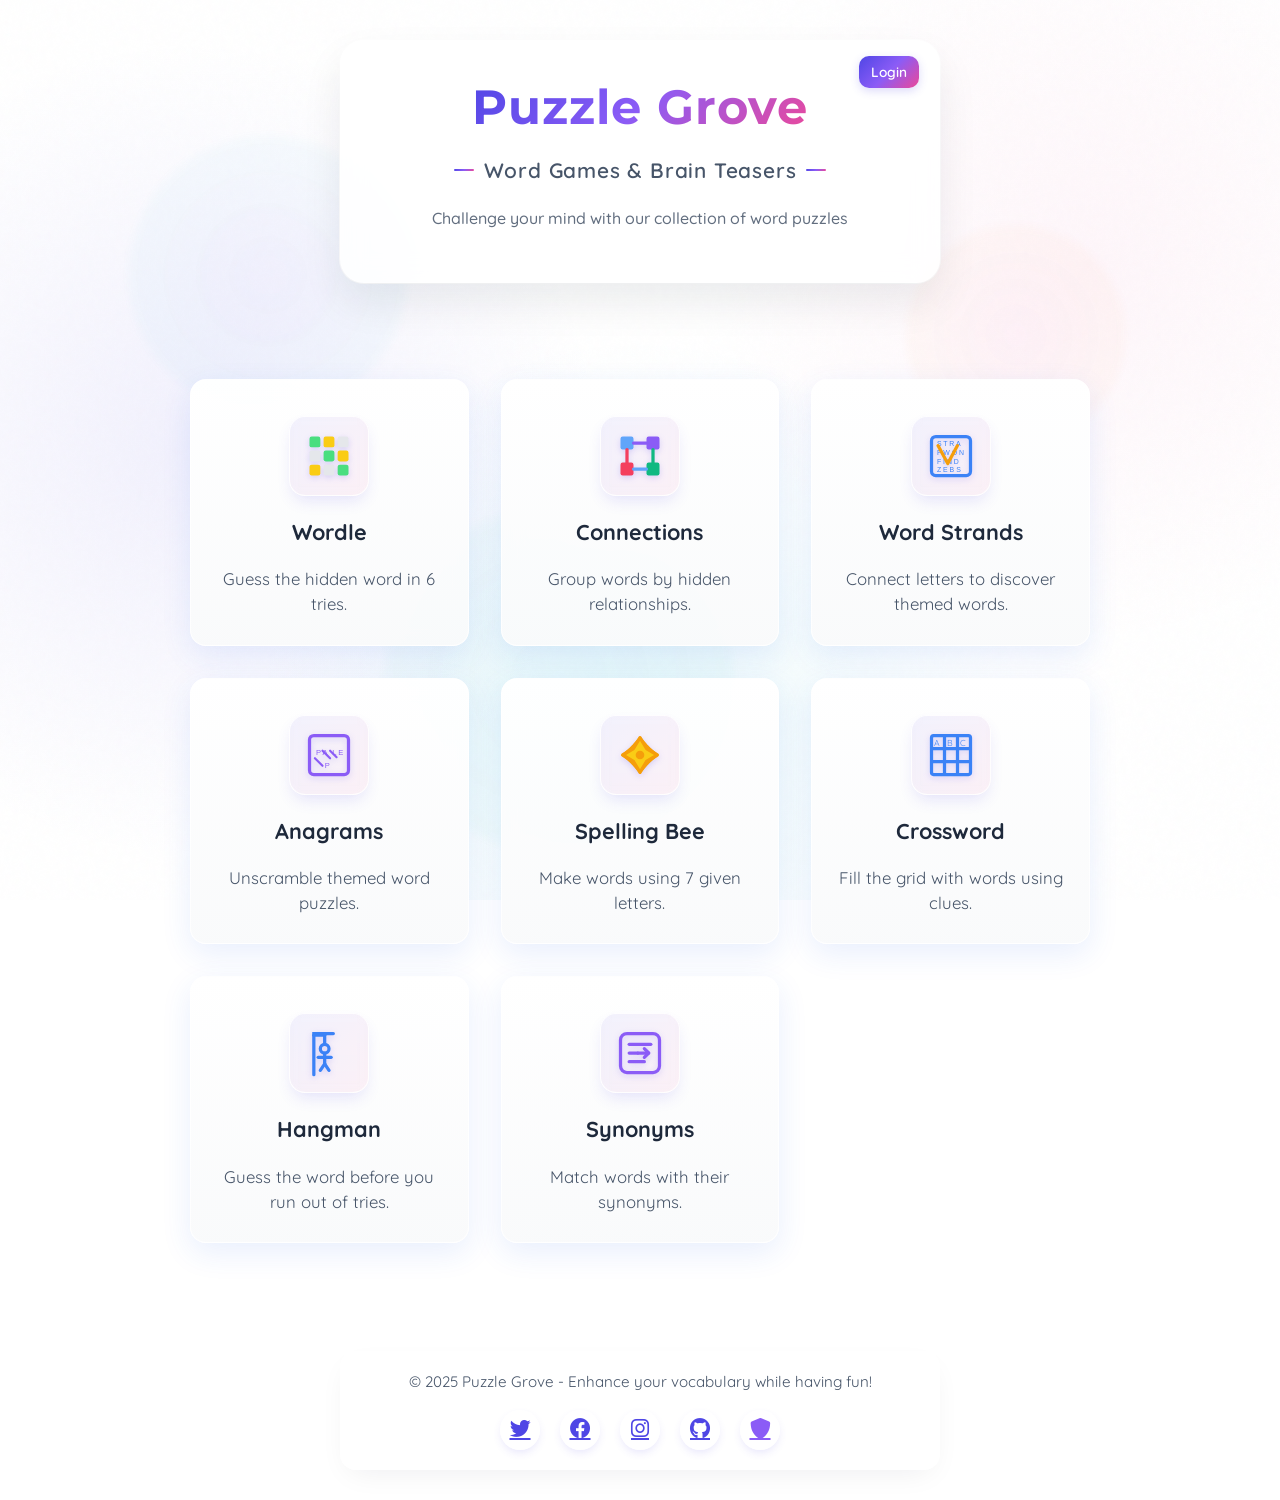
==== index.html @ 90eeb79e "Add files via upload" ====
<!DOCTYPE html>
<html lang="en">
<head>
	<meta charset="UTF-8">
	<meta name="viewport" content="width=device-width, initial-scale=1.0">
	<title>Puzzle Grove - Word Games</title>
	<link href="https://fonts.googleapis.com/css2?family=Montserrat:wght@300;700&family=Quicksand:wght@400;500;600&display=swap" rel="stylesheet">
	<link href="https://cdnjs.cloudflare.com/ajax/libs/font-awesome/6.0.0/css/all.min.css" rel="stylesheet">
	<link href="https://cdn.jsdelivr.net/npm/bootstrap@5.3.2/dist/css/bootstrap.min.css" rel="stylesheet" integrity="sha384-T3c6CoIi6uLrA9TneNEoa7RxnatzjcDSCmG1MXxSR1GAsXEV/Dwwykc2MPK8M2HN" crossorigin="anonymous">
	<link rel="stylesheet" href="index.css">
</head>
<body>
	<div class="animated-bg">
		<div></div>
		<div></div>
		<div></div>
	</div>
	<div class="header">
		<div class="user-section" id="userSection">
			<div class="auth-buttons">
				<button id="loginBtn" class="auth-btn">Login</button>
				<button id="logoutBtn" class="auth-btn" style="display: none;">Logout</button>
			</div>
		</div>
		<h1>Puzzle Grove</h1>
		<div class="subtitle">Word Games & Brain Teasers</div>
		<p class="header-description">Challenge your mind with our collection of word puzzles</p>
		<div id="userGreeting" class="user-greeting-bottom" style="display: none;">
			<span id="welcomeMessage">Welcome back, User!</span>
			<div class="streak-info" id="streakInfo">
				<i class="fas fa-fire"></i>
				<span id="streakCount">0</span> day streak
			</div>
		</div>
	</div>
	<div class="games-grid">
		<div class="game-card" onclick="location.href='wordle.html'">
			<div class="game-graphic">
				<svg viewBox="0 0 24 24" fill="none" xmlns="http://www.w3.org/2000/svg">
					<rect x="3" y="3" width="5" height="5" rx="1" fill="#4ade80"/>
					<rect x="9.5" y="3" width="5" height="5" rx="1" fill="#facc15"/>
					<rect x="16" y="3" width="5" height="5" rx="1" fill="#e5e7eb"/>
					<rect x="3" y="9.5" width="5" height="5" rx="1" fill="#e5e7eb"/>
					<rect x="9.5" y="9.5" width="5" height="5" rx="1" fill="#4ade80"/>
					<rect x="16" y="9.5" width="5" height="5" rx="1" fill="#facc15"/>
					<rect x="3" y="16" width="5" height="5" rx="1" fill="#facc15"/>
					<rect x="9.5" y="16" width="5" height="5" rx="1" fill="#e5e7eb"/>
					<rect x="16" y="16" width="5" height="5" rx="1" fill="#4ade80"/>
				</svg>
			</div>
			<div class="game-title">Wordle</div>
			<div class="game-desc">Guess the hidden word in 6 tries.</div>
		</div>
		<div class="game-card" onclick="location.href='connections.html'">
			<div class="game-graphic">
				<svg viewBox="0 0 24 24" fill="none" xmlns="http://www.w3.org/2000/svg">
					<rect x="3" y="3" width="6" height="6" rx="1" fill="#60a5fa"/>
					<rect x="15" y="3" width="6" height="6" rx="1" fill="#8b5cf6"/>
					<rect x="3" y="15" width="6" height="6" rx="1" fill="#f43f5e"/>
					<rect x="15" y="15" width="6" height="6" rx="1" fill="#10b981"/>
					<path d="M9 6H15" stroke="#8b5cf6" stroke-width="1.5" stroke-linecap="round"/>
					<path d="M6 9V15" stroke="#f43f5e" stroke-width="1.5" stroke-linecap="round"/>
					<path d="M18 9V15" stroke="#10b981" stroke-width="1.5" stroke-linecap="round"/>
					<path d="M9 18H15" stroke="#60a5fa" stroke-width="1.5" stroke-linecap="round"/>
				</svg>
			</div>
			<div class="game-title">Connections</div>
			<div class="game-desc">Group words by hidden relationships.</div>
		</div>
		<div class="game-card" onclick="location.href='wordsearch.html'">
			<div class="game-graphic">
				<svg viewBox="0 0 24 24" fill="none" xmlns="http://www.w3.org/2000/svg">
                    <rect x="3" y="3" width="18" height="18" rx="2" stroke="#3b82f6" stroke-width="1.5"/>
                    <text x="5.5" y="7.5" font-family="sans-serif" font-size="3.2" fill="#3b82f6">S T R A</text>
                    <text x="5.5" y="11.5" font-family="sans-serif" font-size="3.2" fill="#3b82f6">P W O N</text>
                    <text x="5.5" y="15.5" font-family="sans-serif" font-size="3.2" fill="#3b82f6">F I N D</text>
                    <text x="5.5" y="19.5" font-family="sans-serif" font-size="3.2" fill="#3b82f6">Z E B S</text>
                    <path d="M6 7.2L10.5 15.5L15 7.2" stroke="#f59e0b" stroke-width="1.5" stroke-linecap="round" stroke-linejoin="round"/>
                </svg>
			</div>
			<div class="game-title">Word Strands</div>
			<div class="game-desc">Connect letters to discover themed words.</div>
		</div>
		<div class="game-card" onclick="location.href='anagrams.html'">
			<div class="game-graphic">
				<svg viewBox="0 0 24 24" fill="none" xmlns="http://www.w3.org/2000/svg">
					<rect x="3" y="3" width="18" height="18" rx="2" stroke="#8b5cf6" stroke-width="1.5"/>
                    <text x="6" y="12" font-family="sans-serif" font-size="3.5" fill="#8b5cf6">P A</text>
                    <text x="13.5" y="12" font-family="sans-serif" font-size="3.5" fill="#8b5cf6">L E</text>
                    <text x="10" y="18" font-family="sans-serif" font-size="3.5" fill="#8b5cf6">P</text>
                    <path d="M5.5 13.5l3.5 3.5m0-7l3.5 3.5m0-3.5l3 3" stroke="#8b5cf6" stroke-width="1" stroke-linecap="round"/>
				</svg>
			</div>
			<div class="game-title">Anagrams</div>
			<div class="game-desc">Unscramble themed word puzzles.</div>
		</div>
		<div class="game-card" onclick="location.href='spellingbee.html'">
			<div class="game-graphic">
				<svg viewBox="0 0 24 24" fill="none" xmlns="http://www.w3.org/2000/svg">
					<path d="M12 4L9 7.5L7.5 9L4 12L7.5 15L9 16.5L12 20L15 16.5L16.5 15L20 12L16.5 9L15 7.5L12 4Z" fill="#facc15" stroke="#f59e0b" stroke-width="1"/>
					<circle cx="12" cy="12" r="2" fill="#f59e0b"/>
					<path d="M12 4L15 9L20 12L15 15L12 20L9 15L4 12L9 9L12 4Z" stroke="#f59e0b" stroke-width="1.5" stroke-linejoin="round"/>
				</svg>
			</div>
			<div class="game-title">Spelling Bee</div>
			<div class="game-desc">Make words using 7 given letters.</div>
		</div>
		<div class="game-card" onclick="location.href='crossword.html'">
			<div class="game-graphic">
				<svg viewBox="0 0 24 24" fill="none" xmlns="http://www.w3.org/2000/svg">
					<rect x="3" y="3" width="18" height="18" rx="1" stroke="#3b82f6" stroke-width="1.5"/>
					<line x1="9" y1="3" x2="9" y2="21" stroke="#3b82f6" stroke-width="1.5"/>
					<line x1="15" y1="3" x2="15" y2="21" stroke="#3b82f6" stroke-width="1.5"/>
					<line x1="3" y1="9" x2="21" y2="9" stroke="#3b82f6" stroke-width="1.5"/>
					<line x1="3" y1="15" x2="21" y2="15" stroke="#3b82f6" stroke-width="1.5"/>
					<text x="4" y="8" font-size="4" fill="#3b82f6">A</text>
					<text x="10" y="8" font-size="4" fill="#3b82f6">B</text>
					<text x="16" y="8" font-size="4" fill="#3b82f6">C</text>
				</svg>
			</div>
			<div class="game-title">Crossword</div>
			<div class="game-desc">Fill the grid with words using clues.</div>
		</div>
		<div class="game-card" onclick="location.href='hangman.html'">
			<div class="game-graphic">
				<svg viewBox="0 0 24 24" fill="none" xmlns="http://www.w3.org/2000/svg">
					<path d="M5 22V3H14" stroke="#3b82f6" stroke-width="1.5" stroke-linecap="round"/>
					<line x1="5" y1="3.75" x2="10" y2="3.75" stroke="#3b82f6" stroke-width="1.5" stroke-linecap="round"/>
					<line x1="10" y1="3" x2="10" y2="8" stroke="#3b82f6" stroke-width="1.5" stroke-linecap="round"/>
					<circle cx="10" cy="10" r="2" stroke="#3b82f6" stroke-width="1.5"/>
					<path d="M10 12V17" stroke="#3b82f6" stroke-width="1.5" stroke-linecap="round"/>
					<path d="M7 14L13 14" stroke="#3b82f6" stroke-width="1.5" stroke-linecap="round"/>
					<path d="M10 17L8 20" stroke="#3b82f6" stroke-width="1.5" stroke-linecap="round"/>
					<path d="M10 17L12 20" stroke="#3b82f6" stroke-width="1.5" stroke-linecap="round"/>
				</svg>
			</div>
			<div class="game-title">Hangman</div>
			<div class="game-desc">Guess the word before you run out of tries.</div>
		</div>
		<div class="game-card" onclick="location.href='synonym.html'">
			<div class="game-graphic">
				<svg viewBox="0 0 24 24" fill="none" xmlns="http://www.w3.org/2000/svg">
					<path d="M7 8H17" stroke="#8b5cf6" stroke-width="1.5" stroke-linecap="round"/>
					<path d="M7 12H11" stroke="#8b5cf6" stroke-width="1.5" stroke-linecap="round"/>
					<path d="M7 16H14" stroke="#8b5cf6" stroke-width="1.5" stroke-linecap="round"/>
					<rect x="3" y="3" width="18" height="18" rx="3" stroke="#8b5cf6" stroke-width="1.5"/>
					<path d="M14 14L16 12L14 10" stroke="#8b5cf6" stroke-width="1.5" stroke-linecap="round" stroke-linejoin="round"/>
					<path d="M16 12H11" stroke="#8b5cf6" stroke-width="1.5" stroke-linecap="round"/>
				</svg>
			</div>
			<div class="game-title">Synonyms</div>
			<div class="game-desc">Match words with their synonyms.</div>
		</div>
	</div>

	<div class="page-footer">
		<p>© 2025 Puzzle Grove - Enhance your vocabulary while having fun!</p>
		<div class="social-links">
			<a href="#" class="social-link"><i class="fab fa-twitter"></i></a>
			<a href="#" class="social-link"><i class="fab fa-facebook"></i></a>
			<a href="#" class="social-link"><i class="fab fa-instagram"></i></a>
			<a href="#" class="social-link"><i class="fab fa-github"></i></a>
			<a href="admin-login.html" class="social-link" style="color: #8b5cf6;" title="Admin Access"><i class="fas fa-shield-alt"></i></a>
		</div>
	</div>

	<script src="database.js"></script>
	<script src="init-database.js"></script>
	<script src="clear-local-stats.js"></script>
	<script>
		// Authentication functionality
		class AuthManager {
			constructor() {
				this.currentUser = null;
				this.init();
			}

			init() {
				// Load user from localStorage
				const savedUser = localStorage.getItem('puzzleGroveUser');
				if (savedUser) {
					this.currentUser = JSON.parse(savedUser);
					this.updateLoginStreak();
					this.updateUI();
				}

				// Setup event listeners
				document.getElementById('loginBtn').addEventListener('click', () => {
					window.location.href = 'login.html';
				});

				document.getElementById('logoutBtn').addEventListener('click', () => {
					this.logout();
				});
			}

			updateLoginStreak() {
				if (!this.currentUser) return;

				const today = new Date().toDateString();
				const lastLogin = this.currentUser.lastLogin;

				if (lastLogin !== today) {
					const yesterday = new Date();
					yesterday.setDate(yesterday.getDate() - 1);

					if (lastLogin === yesterday.toDateString()) {
						// Consecutive day - increment streak
						this.currentUser.streak++;
					} else if (lastLogin !== today) {
						// Break in streak - reset to 1
						this.currentUser.streak = 1;
					}

					this.currentUser.lastLogin = today;
					localStorage.setItem('puzzleGroveUser', JSON.stringify(this.currentUser));
				}
			}

			updateUI() {
				if (this.currentUser) {
					document.getElementById('loginBtn').style.display = 'none';
					document.getElementById('logoutBtn').style.display = 'block';
					document.getElementById('userGreeting').style.display = 'block';
					document.getElementById('welcomeMessage').textContent = `Welcome back, ${this.currentUser.username}!`;
					document.getElementById('streakCount').textContent = this.currentUser.streak;
				} else {
					document.getElementById('loginBtn').style.display = 'block';
					document.getElementById('logoutBtn').style.display = 'none';
					document.getElementById('userGreeting').style.display = 'none';
				}
			}

			logout() {
				localStorage.removeItem('puzzleGroveUser');
				this.currentUser = null;
				this.updateUI();
			}
		}

		// Initialize authentication
		const auth = new AuthManager();

		// Add subtle hover effect to game cards
		document.querySelectorAll('.game-card').forEach(card => {
			card.addEventListener('mouseenter', () => {
				const graphic = card.querySelector('.game-graphic');
				if (graphic) {
					graphic.style.transform = 'scale(1.2) translateY(-5px)';
				}
				// Add subtle rotation to SVG
				const svg = card.querySelector('.game-graphic svg');
				if (svg) {
					svg.style.transform = 'rotate(10deg)';
					svg.style.transition = 'transform 0.3s ease';
				}
			});
			
			card.addEventListener('mouseleave', () => {
				const graphic = card.querySelector('.game-graphic');
				if (graphic) {
					graphic.style.transform = 'scale(1) translateY(0)';
				}
				// Reset SVG rotation
				const svg = card.querySelector('.game-graphic svg');
				if (svg) {
					svg.style.transform = 'rotate(0deg)';
				}
			});
		});
	</script>
	<script src="https://cdn.jsdelivr.net/npm/bootstrap@5.3.2/dist/js/bootstrap.bundle.min.js" integrity="sha384-C6RzsynM9kWDrMNeT87bh95OGNyZPhcTNXj1NW7RuBCsyN/o0jlpcV8Qyq46cDfL" crossorigin="anonymous"></script>
</body>
</html>
---- index.css ----
/* Puzzle Grove Styles */
:root {
    --primary: #4f46e5;
    --primary-dark: #4338ca;
    --primary-light: #818cf8;
    --accent: #06b6d4;
    --accent-dark: #0891b2;
    --accent-light: #22d3ee;
    --bg-light: #f8fafc;
    --bg-medium: #e0f2fe;
    --text-dark: #1e293b;
    --text-medium: #475569;
    --gradient-1: linear-gradient(135deg, #4f46e5 0%, #8b5cf6 50%, #ec4899 100%);
    --gradient-2: linear-gradient(135deg, #ec4899 0%, #f43f5e 50%, #f97316 100%);
    --gradient-3: linear-gradient(135deg, #3b82f6 0%, #06b6d4 50%, #14b8a6 100%);
}

body {
    background: linear-gradient(135deg, var(--bg-light) 0%, var(--bg-medium) 100%);
    font-family: 'Quicksand', 'Montserrat', Arial, sans-serif;
    margin: 0;
    min-height: 100vh;
    display: flex;
    flex-direction: column;
    align-items: center;
    background-image: 
        radial-gradient(circle at 15% 50%, rgba(79, 70, 229, 0.08) 0, transparent 35%),
        radial-gradient(circle at 85% 30%, rgba(236, 72, 153, 0.05) 0, transparent 30%),
        radial-gradient(circle at 50% 80%, rgba(6, 182, 212, 0.07) 0, transparent 40%);
    background-attachment: fixed;
    color: var(--text-dark);
}

.header {
    margin-top: 40px;
    margin-bottom: 48px;
    display: flex;
    flex-direction: column;
    align-items: center;
    position: relative;
    background: rgba(255, 255, 255, 0.85);
    backdrop-filter: blur(12px);
    padding: 32px 48px 36px 48px;
    border-radius: 24px;
    box-shadow: 
        0 20px 40px rgba(15, 23, 42, 0.08),
        0 0 0 1px rgba(255, 255, 255, 0.9);
    width: 90%;
    max-width: 600px;
    border: 1px solid rgba(255, 255, 255, 0.2);
}

/* Simplify header: remove extra glow/underline to keep it clean */
h1 {  
    font-size: 3rem;
    margin: 0;
    padding-top: 6px;
    font-family: 'Montserrat', Arial, sans-serif;
    font-weight: 700;
    background: var(--gradient-1);
    background-clip: text;
    -webkit-background-clip: text;
    color: transparent;
    /* no text glow or animations for a clean header */
    text-shadow: none;
    letter-spacing: 1px;
    position: relative;
    display: inline-block;
}

.subtitle {
    font-size: 1.3rem;
    color: var(--text-medium);
    margin-top: 18px;
    margin-bottom: 8px;
    font-family: 'Quicksand', Arial, sans-serif;
    font-weight: 600;
    letter-spacing: 0.8px;
    position: relative;
    padding: 0 30px;
    display: flex;
    align-items: center;
}

.subtitle::before, .subtitle::after {
    content: "";
    height: 2px;
    width: 20px;
    position: absolute;
    background: var(--gradient-1);
    border-radius: 2px;
}

.subtitle::before {
    left: 0;
}

.subtitle::after {
    right: 0;
}

/* Disable subtitle pulse for a more static, professional header */
.subtitle {
    animation: none;
}

.games-grid {
    display: grid;
    grid-template-columns: repeat(auto-fit, minmax(220px, 1fr));
    gap: 32px;
    margin: 48px 0;
    width: 90vw;
    max-width: 900px;
}

.game-card {
    background: #fff;
    border-radius: 16px;
    box-shadow: 0 10px 30px rgba(37,99,235,0.1);
    padding: 36px 24px 28px 24px;
    text-align: center;
    transition: all 0.3s cubic-bezier(0.34, 1.56, 0.64, 1);
    cursor: pointer;
    position: relative;
    overflow: hidden;
    backdrop-filter: blur(10px);
    border: 1px solid rgba(255, 255, 255, 0.8);
    background: linear-gradient(180deg, 
        rgba(255, 255, 255, 0.95) 0%, 
        rgba(249, 250, 251, 0.95) 100%);
}

.game-card:hover {
    transform: translateY(-10px);
    box-shadow: 0 20px 40px rgba(37,99,235,0.15);
    background: linear-gradient(180deg, 
        rgba(255, 255, 255, 0.97) 0%, 
        rgba(239, 246, 255, 0.97) 100%);
    border-color: var(--primary-light);
}

.game-title {
    font-size: 1.35rem;
    color: var(--text-dark);
    margin-bottom: 10px;
    font-weight: bold;
    position: relative;
    z-index: 1;
    transition: all 0.3s ease;
    padding-bottom: 8px;
}

.game-title::after {
    content: '';
    position: absolute;
    bottom: 0;
    left: 50%;
    transform: translateX(-50%);
    width: 0;
    height: 2px;
    background: var(--gradient-3);
    transition: width 0.3s ease;
}

.game-card:hover .game-title {
    background: var(--gradient-1);
    -webkit-background-clip: text;
    background-clip: text;
    color: transparent;
}

.game-card:hover .game-title::after {
    width: 40%;
}

.game-graphic {
    height: 80px;
    width: 80px;
    margin: 0 auto 20px auto;
    position: relative;
    z-index: 1;
    user-select: none;
    transition: all 0.4s cubic-bezier(0.34, 1.56, 0.64, 1);
    display: flex;
    align-items: center;
    justify-content: center;
    border-radius: 16px;
    background: linear-gradient(135deg, rgba(79, 70, 229, 0.07) 0%, rgba(236, 72, 153, 0.07) 100%);
    box-shadow: 
        0 8px 16px -4px rgba(79, 70, 229, 0.15),
        0 0 0 1px rgba(255, 255, 255, 0.9) inset;
    backdrop-filter: blur(5px);
}

.game-card:hover .game-graphic {
    transform: scale(1.15) translateY(-5px);
    box-shadow: 
        0 15px 30px -8px rgba(79, 70, 229, 0.25),
        0 0 0 1px rgba(79, 70, 229, 0.2) inset;
    background: linear-gradient(135deg, rgba(79, 70, 229, 0.1) 0%, rgba(236, 72, 153, 0.1) 100%);
}

.game-graphic svg {
    width: 65%;
    height: 65%;
    filter: drop-shadow(0 2px 3px rgba(79, 70, 229, 0.2));
    transition: all 0.4s ease;
}

.game-card:hover .game-graphic svg {
    filter: drop-shadow(0 3px 5px rgba(79, 70, 229, 0.3));
    transform: scale(1.05);
}

.game-desc {
    font-size: 1.05rem;
    color: var(--text-medium);
    position: relative;
    z-index: 1;
    margin-top: 5px;
    transition: all 0.3s ease;
}

.game-card:hover .game-desc {
    color: var(--primary-dark);
}

@media (max-width: 600px) {
    h1 { font-size: 2.5rem; }
    .games-grid { grid-template-columns: 1fr; }
    .header { padding: 24px 30px 28px 30px; }
}

/* Add perspective to grid for 3D hover effects */
.games-grid {
    perspective: 1000px;
}

.game-card {
    transition: all 0.4s cubic-bezier(0.34, 1.56, 0.64, 1), transform 0.2s ease-out;
    transform-style: preserve-3d;
}

/* Add subtle interactive hover effect */
.game-card:hover {
    z-index: 10;
}

/* Header description styling */
.header-description {
    margin-top: 12px;
    color: var(--text-medium);
    font-size: 1rem;
    font-weight: 500;
    opacity: 0.85;
    max-width: 85%;
    text-align: center;
    line-height: 1.5;
}

.page-footer {
    margin-top: 60px;
    margin-bottom: 30px;
    text-align: center;
    color: var(--text-medium);
    font-size: 0.95rem;
    background: rgba(255, 255, 255, 0.7);
    backdrop-filter: blur(10px);
    padding: 20px 30px;
    border-radius: 16px;
    width: 90%;
    max-width: 600px;
    box-shadow: 
        0 10px 30px -10px rgba(15, 23, 42, 0.08),
        0 0 0 1px rgba(255, 255, 255, 0.6);
}

.social-links {
    display: flex;
    gap: 20px;
    margin-top: 16px;
    justify-content: center;
}

.social-link {
    color: var(--primary);
    font-size: 1.3rem;
    transition: all 0.3s cubic-bezier(0.34, 1.56, 0.64, 1);
    display: flex;
    align-items: center;
    justify-content: center;
    width: 40px;
    height: 40px;
    border-radius: 50%;
    background: rgba(255, 255, 255, 0.8);
    box-shadow: 
        0 4px 10px -2px rgba(79, 70, 229, 0.15),
        0 0 0 1px rgba(255, 255, 255, 0.7);
}

.social-link:hover {
    color: white;
    transform: translateY(-5px);
    background: var(--primary);
    box-shadow: 0 10px 20px -5px rgba(79, 70, 229, 0.25);
}

.animated-bg {
    position: fixed;
    top: 0;
    left: 0;
    width: 100%;
    height: 100%;
    z-index: -1;
    pointer-events: none;
    overflow: hidden;
}

.animated-bg div {
    position: absolute;
    border-radius: 50%;
    opacity: 0.05;
    animation: float 20s infinite ease-in-out;
    background-image: radial-gradient(circle, rgba(79, 70, 229, 0.8) 0%, rgba(236, 72, 153, 0.5) 70%);
    filter: blur(5px);
}

.animated-bg div:nth-child(1) {
    width: 280px;
    height: 280px;
    left: 10%;
    top: 15%;
    animation-delay: 0s;
    animation-duration: 28s;
    background-image: radial-gradient(circle, rgba(79, 70, 229, 0.8) 0%, rgba(6, 182, 212, 0.5) 70%);
}

.animated-bg div:nth-child(2) {
    width: 220px;
    height: 220px;
    right: 12%;
    top: 25%;
    animation-delay: 3s;
    animation-duration: 22s;
    background-image: radial-gradient(circle, rgba(236, 72, 153, 0.8) 0%, rgba(249, 115, 22, 0.5) 70%);
}

.animated-bg div:nth-child(3) {
    width: 350px;
    height: 350px;
    left: 30%;
    bottom: 5%;
    animation-delay: 7s;
    animation-duration: 32s;
    background-image: radial-gradient(circle, rgba(6, 182, 212, 0.8) 0%, rgba(20, 184, 166, 0.5) 70%);
}

@keyframes float {
    0% {
        transform: translatey(0px) translateX(0px) rotate(0deg) scale(1);
        opacity: 0.03;
    }
    33% {
        transform: translatey(-50px) translateX(30px) rotate(120deg) scale(1.1);
        opacity: 0.05;
    }
    67% {
        transform: translatey(30px) translateX(-50px) rotate(240deg) scale(0.9);
        opacity: 0.04;
    }
    100% {
        transform: translatey(0px) translateX(0px) rotate(360deg) scale(1);
        opacity: 0.03;
    }
}

/* Add a subtle noise texture to the background */
body::after {
    content: "";
    position: fixed;
    top: 0;
    left: 0;
    width: 100%;
    height: 100%;
    z-index: -2;
    opacity: 0.02;
    pointer-events: none;
    background-image: url("data:image/svg+xml,%3Csvg viewBox='0 0 200 200' xmlns='http://www.w3.org/2000/svg'%3E%3Cfilter id='noise'%3E%3CfeTurbulence type='fractalNoise' baseFrequency='0.65' numOctaves='3' stitchTiles='stitch'/%3E%3C/filter%3E%3Crect width='100%25' height='100%25' filter='url(%23noise)' opacity='1'/%3E%3C/svg%3E");
}

/* Anagram game specific styles */
.anagram-container {
    background: white;
    border-radius: 16px;
    padding: 24px;
    box-shadow: 0 10px 30px rgba(37,99,235,0.1);
    max-width: 600px;
    width: 90%;
    margin: 0 auto;
}

.anagram-header {
    display: flex;
    justify-content: space-between;
    align-items: center;
    margin-bottom: 20px;
    padding-bottom: 15px;
    border-bottom: 1px solid var(--bg-medium);
}

.anagram-theme {
    font-size: 1.4rem;
    font-weight: 700;
    color: var(--text-dark);
}

.anagram-stats {
    display: flex;
    gap: 15px;
}

.anagram-stat {
    text-align: center;
}

.anagram-stat-value {
    font-weight: 700;
    color: var(--primary);
    font-size: 1.1rem;
}

.anagram-stat-label {
    font-size: 0.8rem;
    color: var(--text-medium);
    text-transform: uppercase;
    letter-spacing: 1px;
}

.anagram-letters {
    display: flex;
    justify-content: center;
    margin: 30px 0;
    flex-wrap: wrap;
    gap: 10px;
}

.anagram-letter {
    width: 50px;
    height: 50px;
    border-radius: 10px;
    background: var(--bg-medium);
    display: flex;
    align-items: center;
    justify-content: center;
    font-size: 1.5rem;
    font-weight: 700;
    color: var(--text-dark);
    cursor: pointer;
    transition: all 0.2s ease;
    box-shadow: 0 2px 4px rgba(0,0,0,0.1);
    user-select: none;
}

.anagram-letter:hover {
    transform: translateY(-3px);
    background: var(--primary-light);
    color: white;
}

.anagram-letter.selected {
    background: var(--primary);
    color: white;
    transform: scale(1.05);
}

.anagram-input {
    text-align: center;
    font-size: 1.5rem;
    letter-spacing: 3px;
    margin: 20px 0;
    font-weight: 600;
    min-height: 40px;
    color: var(--primary-dark);
}

.anagram-controls {
    display: flex;
    justify-content: center;
    gap: 15px;
    margin-top: 25px;
}

.anagram-btn {
    padding: 10px 20px;
    border: none;
    border-radius: 8px;
    font-weight: 600;
    cursor: pointer;
    transition: all 0.2s ease;
}

.anagram-btn-submit {
    background: var(--primary);
    color: white;
}

.anagram-btn-submit:hover {
    background: var(--primary-dark);
    transform: translateY(-2px);
}

.anagram-btn-hint {
    background: var(--bg-medium);
    color: var(--text-dark);
}

.anagram-btn-hint:hover {
    background: var(--accent-light);
    color: white;
    transform: translateY(-2px);
}

.anagram-btn-shuffle {
    background: var(--bg-light);
    color: var(--text-medium);
}

.anagram-btn-shuffle:hover {
    background: var(--text-medium);
    color: white;
    transform: translateY(-2px);
}

.anagram-progress {
    margin-top: 30px;
}

.anagram-progress-bar {
    height: 8px;
    background: var(--bg-medium);
    border-radius: 4px;
    overflow: hidden;
    margin-top: 8px;
}

.anagram-progress-fill {
    height: 100%;
    background: var(--primary);
    border-radius: 4px;
    transition: width 0.5s ease;
}

.anagram-message {
    text-align: center;
    margin: 20px 0;
    padding: 10px;
    border-radius: 8px;
    font-weight: 500;
}

.anagram-message.success {
    background: rgba(20, 184, 166, 0.2);
    color: #047857;
}

.anagram-message.error {
    background: rgba(239, 68, 68, 0.2);
    color: #b91c1c;
}

/* Add responsive styles for anagram game */
@media (max-width: 600px) {
    .anagram-letter {
        width: 40px;
        height: 40px;
        font-size: 1.3rem;
    }
    
    .anagram-input {
        font-size: 1.3rem;
    }
    
    .anagram-controls {
        flex-wrap: wrap;
    }
}

/* Authentication Styles */
.user-section {
    position: absolute;
    top: 15px;
    right: 20px;
    z-index: 10;
}

.auth-buttons {
    display: flex;
    gap: 8px;
}

.auth-btn {
    background: var(--gradient-1);
    color: white;
    border: none;
    padding: 6px 12px;
    border-radius: 10px;
    font-size: 0.85rem;
    font-weight: 600;
    cursor: pointer;
    transition: all 0.3s ease;
    box-shadow: 0 3px 10px rgba(79, 70, 229, 0.2);
    white-space: nowrap;
}

.auth-btn:hover {
    transform: translateY(-1px);
    box-shadow: 0 5px 15px rgba(79, 70, 229, 0.3);
}

/* User greeting positioned below tagline */
.user-greeting-bottom {
    margin-top: 20px;
    text-align: center;
    background: rgba(255, 255, 255, 0.9);
    backdrop-filter: blur(8px);
    padding: 15px 20px;
    border-radius: 15px;
    box-shadow: 0 4px 15px rgba(0, 0, 0, 0.1);
    border: 1px solid rgba(255, 255, 255, 0.5);
    max-width: 400px;
    margin-left: auto;
    margin-right: auto;
}

.user-greeting-bottom span {
    font-weight: 600;
    font-size: 1.1rem;
    display: block;
    margin-bottom: 10px;
    color: var(--text-dark);
}

.streak-info {
    display: inline-flex;
    align-items: center;
    gap: 8px;
    font-size: 0.95rem;
    color: var(--text-medium);
    background: rgba(249, 115, 22, 0.15);
    padding: 8px 16px;
    border-radius: 20px;
    border: 1px solid rgba(249, 115, 22, 0.3);
    font-weight: 600;
}

.streak-info i {
    color: #f97316;
    font-size: 1.1rem;
}

/* Auth Page Styles */
.auth-container {
    display: flex;
    justify-content: center;
    align-items: center;
    min-height: 100vh;
    padding: 20px;
}

.auth-card {
    background: rgba(255, 255, 255, 0.95);
    backdrop-filter: blur(12px);
    padding: 40px;
    border-radius: 24px;
    box-shadow: 
        0 20px 60px rgba(15, 23, 42, 0.1),
        0 0 0 1px rgba(255, 255, 255, 0.9);
    width: 100%;
    max-width: 400px;
    border: 1px solid rgba(255, 255, 255, 0.2);
}

.auth-header {
    text-align: center;
    margin-bottom: 30px;
}

.auth-header h1 {
    font-size: 2rem;
    font-weight: 700;
    background: var(--gradient-1);
    -webkit-background-clip: text;
    -webkit-text-fill-color: transparent;
    background-clip: text;
    margin-bottom: 8px;
}

.auth-header p {
    color: var(--text-medium);
    font-size: 0.95rem;
}

.auth-form {
    display: flex;
    flex-direction: column;
    gap: 20px;
}

.form-group {
    display: flex;
    flex-direction: column;
}

.form-group label {
    font-weight: 600;
    color: var(--text-dark);
    margin-bottom: 8px;
    font-size: 0.9rem;
}

.form-group input {
    padding: 12px 16px;
    border: 2px solid rgba(148, 163, 184, 0.2);
    border-radius: 12px;
    font-size: 1rem;
    transition: all 0.3s ease;
    background: rgba(255, 255, 255, 0.8);
}

.form-group input:focus {
    outline: none;
    border-color: var(--primary);
    box-shadow: 0 0 0 3px rgba(79, 70, 229, 0.1);
    background: white;
}

.auth-submit {
    background: var(--gradient-1);
    color: white;
    border: none;
    padding: 14px 20px;
    border-radius: 12px;
    font-size: 1rem;
    font-weight: 600;
    cursor: pointer;
    transition: all 0.3s ease;
    box-shadow: 0 4px 16px rgba(79, 70, 229, 0.3);
    margin-top: 10px;
}

.auth-submit:hover {
    transform: translateY(-2px);
    box-shadow: 0 6px 24px rgba(79, 70, 229, 0.4);
}

.auth-submit:disabled {
    opacity: 0.6;
    cursor: not-allowed;
    transform: none;
}

.auth-links {
    text-align: center;
    margin-top: 25px;
    padding-top: 20px;
    border-top: 1px solid rgba(148, 163, 184, 0.2);
}

.auth-links a {
    color: var(--primary);
    text-decoration: none;
    font-weight: 600;
    font-size: 0.9rem;
}

.auth-links a:hover {
    text-decoration: underline;
}

.back-home {
    position: absolute;
    top: 20px;
    left: 20px;
    background: rgba(255, 255, 255, 0.9);
    border: 1px solid rgba(148, 163, 184, 0.2);
    padding: 10px 15px;
    border-radius: 12px;
    text-decoration: none;
    color: var(--text-dark);
    font-weight: 600;
    transition: all 0.3s ease;
    display: flex;
    align-items: center;
    gap: 8px;
}

.back-home:hover {
    background: white;
    box-shadow: 0 4px 12px rgba(0, 0, 0, 0.1);
    transform: translateY(-1px);
}

.error-message {
    background: rgba(239, 68, 68, 0.1);
    color: #dc2626;
    padding: 12px 16px;
    border-radius: 8px;
    border: 1px solid rgba(239, 68, 68, 0.2);
    font-size: 0.9rem;
    margin-bottom: 15px;
    display: none;
}

.success-message {
    background: rgba(34, 197, 94, 0.1);
    color: #059669;
    padding: 12px 16px;
    border-radius: 8px;
    border: 1px solid rgba(34, 197, 94, 0.2);
    font-size: 0.9rem;
    margin-bottom: 15px;
    display: none;
}

@media (max-width: 768px) {
    .user-section {
        position: static;
        text-align: center;
        margin-bottom: 15px;
    }
    
    .auth-buttons {
        justify-content: center;
    }
    
    .auth-btn {
        padding: 8px 15px;
        font-size: 0.9rem;
    }
    
    .user-greeting-bottom {
        margin-top: 15px;
        padding: 12px 15px;
        max-width: 90%;
    }
    
    .user-greeting-bottom span {
        font-size: 1rem;
        margin-bottom: 8px;
    }
    
    .streak-info {
        font-size: 0.85rem;
        padding: 6px 12px;
    }
    
    .auth-card {
        padding: 30px 25px;
        margin: 10px;
    }
    
    .auth-header h1 {
        font-size: 1.8rem;
    }
    
    .back-home {
        position: fixed;
        top: 15px;
        left: 15px;
        z-index: 1000;
    }
}
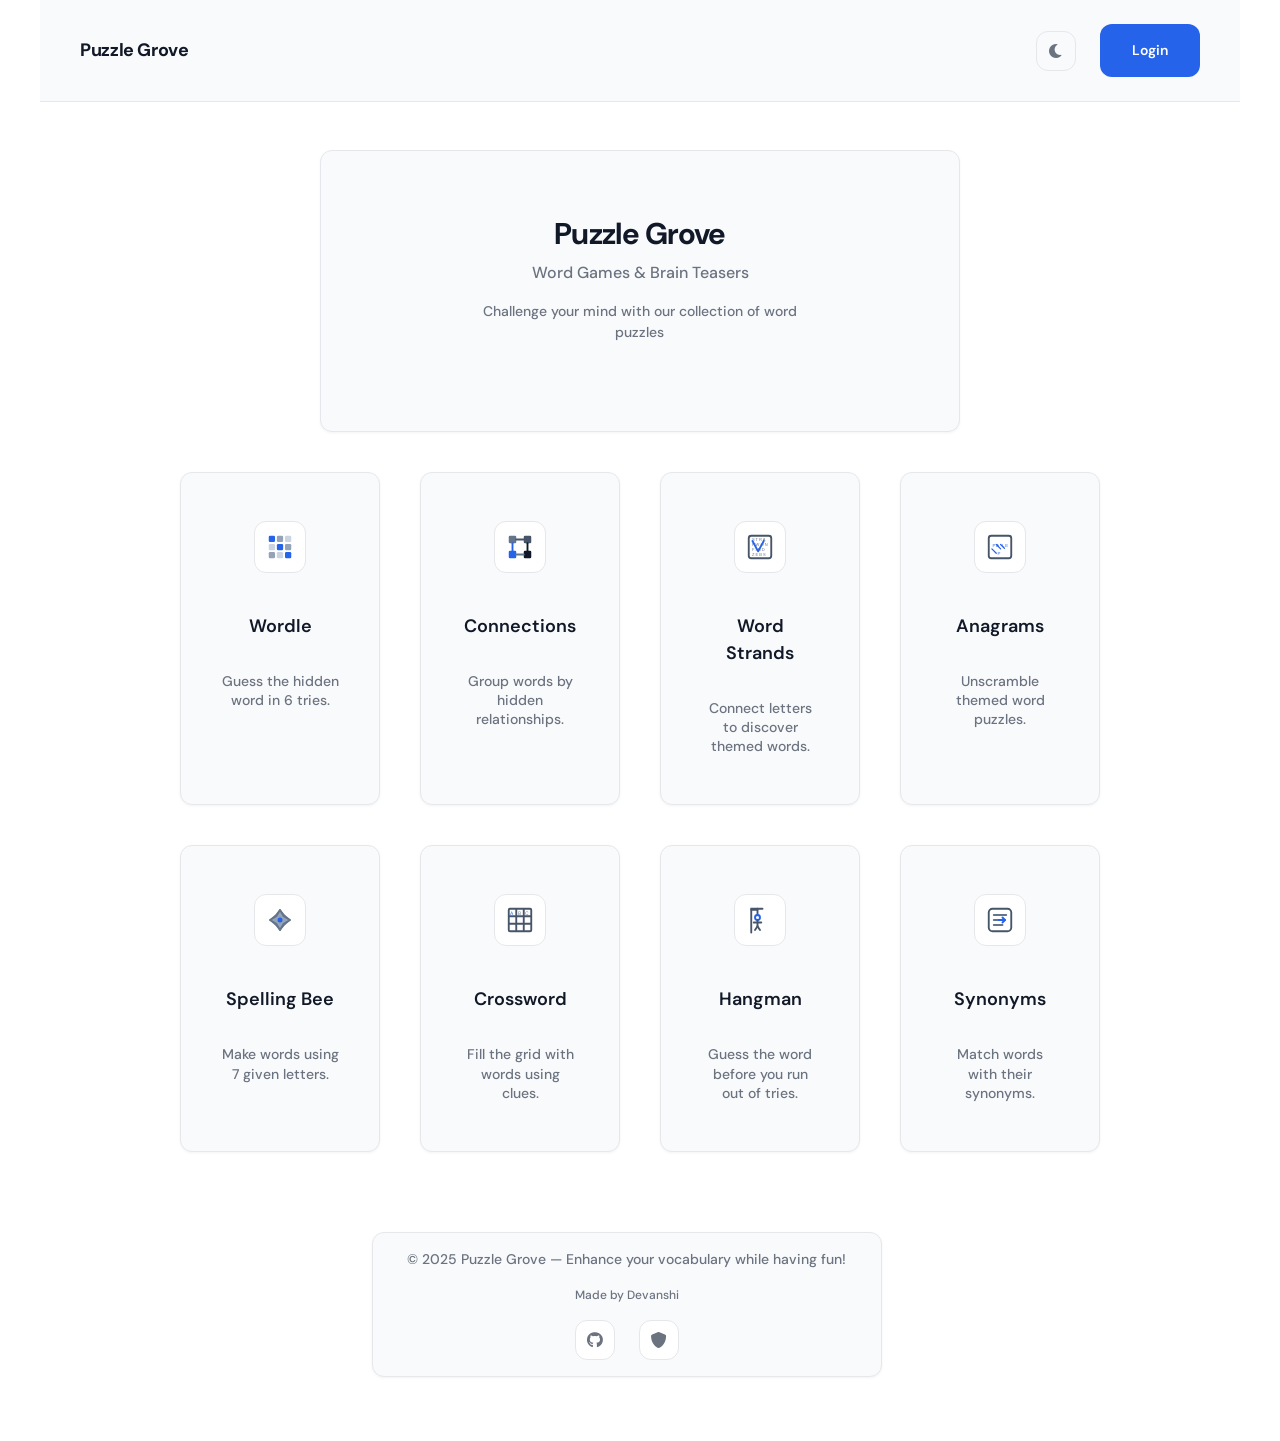
==== commit 43e761da: "Layout, theme, footer, and dark mode fixes: shared header/footer, design tokens, centered intro and " ====
--- a/index.html
+++ b/index.html
@@ -4,7 +4,8 @@
 	<meta charset="UTF-8">
 	<meta name="viewport" content="width=device-width, initial-scale=1.0">
 	<title>Puzzle Grove - Word Games</title>
-	<link href="https://fonts.googleapis.com/css2?family=Montserrat:wght@300;700&family=Quicksand:wght@400;500;600&display=swap" rel="stylesheet">
+	<script>(function(){try{if(localStorage.getItem('puzzleGroveTheme')==='dark')document.documentElement.setAttribute('data-theme','dark');}catch(e){}})();</script>
+	<link href="https://fonts.googleapis.com/css2?family=DM+Sans:ital,opsz,wght@0,9..40,400;0,9..40,500;0,9..40,600;0,9..40,700&family=Plus+Jakarta+Sans:wght@500;600;700&display=swap" rel="stylesheet">
 	<link href="https://cdnjs.cloudflare.com/ajax/libs/font-awesome/6.0.0/css/all.min.css" rel="stylesheet">
 	<link href="https://cdn.jsdelivr.net/npm/bootstrap@5.3.2/dist/css/bootstrap.min.css" rel="stylesheet" integrity="sha384-T3c6CoIi6uLrA9TneNEoa7RxnatzjcDSCmG1MXxSR1GAsXEV/Dwwykc2MPK8M2HN" crossorigin="anonymous">
 	<link rel="stylesheet" href="index.css">
@@ -15,37 +16,40 @@
 		<div></div>
 		<div></div>
 	</div>
-	<div class="header">
-		<div class="user-section" id="userSection">
-			<div class="auth-buttons">
-				<button id="loginBtn" class="auth-btn">Login</button>
-				<button id="logoutBtn" class="auth-btn" style="display: none;">Logout</button>
-			</div>
-		</div>
-		<h1>Puzzle Grove</h1>
-		<div class="subtitle">Word Games & Brain Teasers</div>
-		<p class="header-description">Challenge your mind with our collection of word puzzles</p>
-		<div id="userGreeting" class="user-greeting-bottom" style="display: none;">
-			<span id="welcomeMessage">Welcome back, User!</span>
-			<div class="streak-info" id="streakInfo">
-				<i class="fas fa-fire"></i>
-				<span id="streakCount">0</span> day streak
-			</div>
-		</div>
-	</div>
-	<div class="games-grid">
+	<div id="layout-header-slot"></div>
+	<main id="layout-main">
+		<div class="container">
+		<div class="header">
+			<header class="page-header page-header--centered">
+				<div class="page-header__inner">
+					<div class="page-header__content">
+						<h1 class="page-header__title">Puzzle Grove</h1>
+						<p class="page-header__subtitle">Word Games & Brain Teasers</p>
+						<p class="page-header__description">Challenge your mind with our collection of word puzzles</p>
+					</div>
+				</div>
+			</header>
+			<div id="userGreeting" class="user-greeting-bottom" style="display: none;">
+				<span id="welcomeMessage">Welcome back, User!</span>
+				<div class="streak-info" id="streakInfo">
+					<i class="fas fa-fire"></i>
+					<span id="streakCount">0</span> day streak
+				</div>
+			</div>
+		</div>
+		<div class="games-grid">
 		<div class="game-card" onclick="location.href='wordle.html'">
 			<div class="game-graphic">
 				<svg viewBox="0 0 24 24" fill="none" xmlns="http://www.w3.org/2000/svg">
-					<rect x="3" y="3" width="5" height="5" rx="1" fill="#4ade80"/>
-					<rect x="9.5" y="3" width="5" height="5" rx="1" fill="#facc15"/>
-					<rect x="16" y="3" width="5" height="5" rx="1" fill="#e5e7eb"/>
-					<rect x="3" y="9.5" width="5" height="5" rx="1" fill="#e5e7eb"/>
-					<rect x="9.5" y="9.5" width="5" height="5" rx="1" fill="#4ade80"/>
-					<rect x="16" y="9.5" width="5" height="5" rx="1" fill="#facc15"/>
-					<rect x="3" y="16" width="5" height="5" rx="1" fill="#facc15"/>
-					<rect x="9.5" y="16" width="5" height="5" rx="1" fill="#e5e7eb"/>
-					<rect x="16" y="16" width="5" height="5" rx="1" fill="#4ade80"/>
+					<rect x="3" y="3" width="5" height="5" rx="1" fill="#2563EB"/>
+					<rect x="9.5" y="3" width="5" height="5" rx="1" fill="#94a3b8"/>
+					<rect x="16" y="3" width="5" height="5" rx="1" fill="#cbd5e1"/>
+					<rect x="3" y="9.5" width="5" height="5" rx="1" fill="#cbd5e1"/>
+					<rect x="9.5" y="9.5" width="5" height="5" rx="1" fill="#2563EB"/>
+					<rect x="16" y="9.5" width="5" height="5" rx="1" fill="#94a3b8"/>
+					<rect x="3" y="16" width="5" height="5" rx="1" fill="#94a3b8"/>
+					<rect x="9.5" y="16" width="5" height="5" rx="1" fill="#cbd5e1"/>
+					<rect x="16" y="16" width="5" height="5" rx="1" fill="#2563EB"/>
 				</svg>
 			</div>
 			<div class="game-title">Wordle</div>
@@ -54,14 +58,14 @@
 		<div class="game-card" onclick="location.href='connections.html'">
 			<div class="game-graphic">
 				<svg viewBox="0 0 24 24" fill="none" xmlns="http://www.w3.org/2000/svg">
-					<rect x="3" y="3" width="6" height="6" rx="1" fill="#60a5fa"/>
-					<rect x="15" y="3" width="6" height="6" rx="1" fill="#8b5cf6"/>
-					<rect x="3" y="15" width="6" height="6" rx="1" fill="#f43f5e"/>
-					<rect x="15" y="15" width="6" height="6" rx="1" fill="#10b981"/>
-					<path d="M9 6H15" stroke="#8b5cf6" stroke-width="1.5" stroke-linecap="round"/>
-					<path d="M6 9V15" stroke="#f43f5e" stroke-width="1.5" stroke-linecap="round"/>
-					<path d="M18 9V15" stroke="#10b981" stroke-width="1.5" stroke-linecap="round"/>
-					<path d="M9 18H15" stroke="#60a5fa" stroke-width="1.5" stroke-linecap="round"/>
+					<rect x="3" y="3" width="6" height="6" rx="1" fill="#64748b"/>
+					<rect x="15" y="3" width="6" height="6" rx="1" fill="#475569"/>
+					<rect x="3" y="15" width="6" height="6" rx="1" fill="#2563EB"/>
+					<rect x="15" y="15" width="6" height="6" rx="1" fill="#0f172a"/>
+					<path d="M9 6H15" stroke="#475569" stroke-width="1.5" stroke-linecap="round"/>
+					<path d="M6 9V15" stroke="#2563EB" stroke-width="1.5" stroke-linecap="round"/>
+					<path d="M18 9V15" stroke="#0f172a" stroke-width="1.5" stroke-linecap="round"/>
+					<path d="M9 18H15" stroke="#64748b" stroke-width="1.5" stroke-linecap="round"/>
 				</svg>
 			</div>
 			<div class="game-title">Connections</div>
@@ -70,12 +74,12 @@
 		<div class="game-card" onclick="location.href='wordsearch.html'">
 			<div class="game-graphic">
 				<svg viewBox="0 0 24 24" fill="none" xmlns="http://www.w3.org/2000/svg">
-                    <rect x="3" y="3" width="18" height="18" rx="2" stroke="#3b82f6" stroke-width="1.5"/>
-                    <text x="5.5" y="7.5" font-family="sans-serif" font-size="3.2" fill="#3b82f6">S T R A</text>
-                    <text x="5.5" y="11.5" font-family="sans-serif" font-size="3.2" fill="#3b82f6">P W O N</text>
-                    <text x="5.5" y="15.5" font-family="sans-serif" font-size="3.2" fill="#3b82f6">F I N D</text>
-                    <text x="5.5" y="19.5" font-family="sans-serif" font-size="3.2" fill="#3b82f6">Z E B S</text>
-                    <path d="M6 7.2L10.5 15.5L15 7.2" stroke="#f59e0b" stroke-width="1.5" stroke-linecap="round" stroke-linejoin="round"/>
+                    <rect x="3" y="3" width="18" height="18" rx="2" stroke="#475569" stroke-width="1.5"/>
+                    <text x="5.5" y="7.5" font-family="sans-serif" font-size="3.2" fill="#64748b">S T R A</text>
+                    <text x="5.5" y="11.5" font-family="sans-serif" font-size="3.2" fill="#64748b">P W O N</text>
+                    <text x="5.5" y="15.5" font-family="sans-serif" font-size="3.2" fill="#64748b">F I N D</text>
+                    <text x="5.5" y="19.5" font-family="sans-serif" font-size="3.2" fill="#64748b">Z E B S</text>
+                    <path d="M6 7.2L10.5 15.5L15 7.2" stroke="#2563EB" stroke-width="1.5" stroke-linecap="round" stroke-linejoin="round"/>
                 </svg>
 			</div>
 			<div class="game-title">Word Strands</div>
@@ -84,11 +88,11 @@
 		<div class="game-card" onclick="location.href='anagrams.html'">
 			<div class="game-graphic">
 				<svg viewBox="0 0 24 24" fill="none" xmlns="http://www.w3.org/2000/svg">
-					<rect x="3" y="3" width="18" height="18" rx="2" stroke="#8b5cf6" stroke-width="1.5"/>
-                    <text x="6" y="12" font-family="sans-serif" font-size="3.5" fill="#8b5cf6">P A</text>
-                    <text x="13.5" y="12" font-family="sans-serif" font-size="3.5" fill="#8b5cf6">L E</text>
-                    <text x="10" y="18" font-family="sans-serif" font-size="3.5" fill="#8b5cf6">P</text>
-                    <path d="M5.5 13.5l3.5 3.5m0-7l3.5 3.5m0-3.5l3 3" stroke="#8b5cf6" stroke-width="1" stroke-linecap="round"/>
+					<rect x="3" y="3" width="18" height="18" rx="2" stroke="#475569" stroke-width="1.5"/>
+                    <text x="6" y="12" font-family="sans-serif" font-size="3.5" fill="#2563EB">P A</text>
+                    <text x="13.5" y="12" font-family="sans-serif" font-size="3.5" fill="#2563EB">L E</text>
+                    <text x="10" y="18" font-family="sans-serif" font-size="3.5" fill="#2563EB">P</text>
+                    <path d="M5.5 13.5l3.5 3.5m0-7l3.5 3.5m0-3.5l3 3" stroke="#2563EB" stroke-width="1" stroke-linecap="round"/>
 				</svg>
 			</div>
 			<div class="game-title">Anagrams</div>
@@ -97,9 +101,9 @@
 		<div class="game-card" onclick="location.href='spellingbee.html'">
 			<div class="game-graphic">
 				<svg viewBox="0 0 24 24" fill="none" xmlns="http://www.w3.org/2000/svg">
-					<path d="M12 4L9 7.5L7.5 9L4 12L7.5 15L9 16.5L12 20L15 16.5L16.5 15L20 12L16.5 9L15 7.5L12 4Z" fill="#facc15" stroke="#f59e0b" stroke-width="1"/>
-					<circle cx="12" cy="12" r="2" fill="#f59e0b"/>
-					<path d="M12 4L15 9L20 12L15 15L12 20L9 15L4 12L9 9L12 4Z" stroke="#f59e0b" stroke-width="1.5" stroke-linejoin="round"/>
+					<path d="M12 4L9 7.5L7.5 9L4 12L7.5 15L9 16.5L12 20L15 16.5L16.5 15L20 12L16.5 9L15 7.5L12 4Z" fill="#94a3b8" stroke="#64748b" stroke-width="1"/>
+					<circle cx="12" cy="12" r="2" fill="#2563EB"/>
+					<path d="M12 4L15 9L20 12L15 15L12 20L9 15L4 12L9 9L12 4Z" stroke="#64748b" stroke-width="1.5" stroke-linejoin="round"/>
 				</svg>
 			</div>
 			<div class="game-title">Spelling Bee</div>
@@ -108,14 +112,14 @@
 		<div class="game-card" onclick="location.href='crossword.html'">
 			<div class="game-graphic">
 				<svg viewBox="0 0 24 24" fill="none" xmlns="http://www.w3.org/2000/svg">
-					<rect x="3" y="3" width="18" height="18" rx="1" stroke="#3b82f6" stroke-width="1.5"/>
-					<line x1="9" y1="3" x2="9" y2="21" stroke="#3b82f6" stroke-width="1.5"/>
-					<line x1="15" y1="3" x2="15" y2="21" stroke="#3b82f6" stroke-width="1.5"/>
-					<line x1="3" y1="9" x2="21" y2="9" stroke="#3b82f6" stroke-width="1.5"/>
-					<line x1="3" y1="15" x2="21" y2="15" stroke="#3b82f6" stroke-width="1.5"/>
-					<text x="4" y="8" font-size="4" fill="#3b82f6">A</text>
-					<text x="10" y="8" font-size="4" fill="#3b82f6">B</text>
-					<text x="16" y="8" font-size="4" fill="#3b82f6">C</text>
+					<rect x="3" y="3" width="18" height="18" rx="1" stroke="#475569" stroke-width="1.5"/>
+					<line x1="9" y1="3" x2="9" y2="21" stroke="#475569" stroke-width="1.5"/>
+					<line x1="15" y1="3" x2="15" y2="21" stroke="#475569" stroke-width="1.5"/>
+					<line x1="3" y1="9" x2="21" y2="9" stroke="#475569" stroke-width="1.5"/>
+					<line x1="3" y1="15" x2="21" y2="15" stroke="#475569" stroke-width="1.5"/>
+					<text x="4" y="8" font-size="4" fill="#2563EB">A</text>
+					<text x="10" y="8" font-size="4" fill="#64748b">B</text>
+					<text x="16" y="8" font-size="4" fill="#64748b">C</text>
 				</svg>
 			</div>
 			<div class="game-title">Crossword</div>
@@ -124,14 +128,14 @@
 		<div class="game-card" onclick="location.href='hangman.html'">
 			<div class="game-graphic">
 				<svg viewBox="0 0 24 24" fill="none" xmlns="http://www.w3.org/2000/svg">
-					<path d="M5 22V3H14" stroke="#3b82f6" stroke-width="1.5" stroke-linecap="round"/>
-					<line x1="5" y1="3.75" x2="10" y2="3.75" stroke="#3b82f6" stroke-width="1.5" stroke-linecap="round"/>
-					<line x1="10" y1="3" x2="10" y2="8" stroke="#3b82f6" stroke-width="1.5" stroke-linecap="round"/>
-					<circle cx="10" cy="10" r="2" stroke="#3b82f6" stroke-width="1.5"/>
-					<path d="M10 12V17" stroke="#3b82f6" stroke-width="1.5" stroke-linecap="round"/>
-					<path d="M7 14L13 14" stroke="#3b82f6" stroke-width="1.5" stroke-linecap="round"/>
-					<path d="M10 17L8 20" stroke="#3b82f6" stroke-width="1.5" stroke-linecap="round"/>
-					<path d="M10 17L12 20" stroke="#3b82f6" stroke-width="1.5" stroke-linecap="round"/>
+					<path d="M5 22V3H14" stroke="#475569" stroke-width="1.5" stroke-linecap="round"/>
+					<line x1="5" y1="3.75" x2="10" y2="3.75" stroke="#475569" stroke-width="1.5" stroke-linecap="round"/>
+					<line x1="10" y1="3" x2="10" y2="8" stroke="#475569" stroke-width="1.5" stroke-linecap="round"/>
+					<circle cx="10" cy="10" r="2" stroke="#2563EB" stroke-width="1.5"/>
+					<path d="M10 12V17" stroke="#475569" stroke-width="1.5" stroke-linecap="round"/>
+					<path d="M7 14L13 14" stroke="#475569" stroke-width="1.5" stroke-linecap="round"/>
+					<path d="M10 17L8 20" stroke="#475569" stroke-width="1.5" stroke-linecap="round"/>
+					<path d="M10 17L12 20" stroke="#475569" stroke-width="1.5" stroke-linecap="round"/>
 				</svg>
 			</div>
 			<div class="game-title">Hangman</div>
@@ -140,31 +144,26 @@
 		<div class="game-card" onclick="location.href='synonym.html'">
 			<div class="game-graphic">
 				<svg viewBox="0 0 24 24" fill="none" xmlns="http://www.w3.org/2000/svg">
-					<path d="M7 8H17" stroke="#8b5cf6" stroke-width="1.5" stroke-linecap="round"/>
-					<path d="M7 12H11" stroke="#8b5cf6" stroke-width="1.5" stroke-linecap="round"/>
-					<path d="M7 16H14" stroke="#8b5cf6" stroke-width="1.5" stroke-linecap="round"/>
-					<rect x="3" y="3" width="18" height="18" rx="3" stroke="#8b5cf6" stroke-width="1.5"/>
-					<path d="M14 14L16 12L14 10" stroke="#8b5cf6" stroke-width="1.5" stroke-linecap="round" stroke-linejoin="round"/>
-					<path d="M16 12H11" stroke="#8b5cf6" stroke-width="1.5" stroke-linecap="round"/>
+					<path d="M7 8H17" stroke="#64748b" stroke-width="1.5" stroke-linecap="round"/>
+					<path d="M7 12H11" stroke="#64748b" stroke-width="1.5" stroke-linecap="round"/>
+					<path d="M7 16H14" stroke="#64748b" stroke-width="1.5" stroke-linecap="round"/>
+					<rect x="3" y="3" width="18" height="18" rx="3" stroke="#475569" stroke-width="1.5"/>
+					<path d="M14 14L16 12L14 10" stroke="#2563EB" stroke-width="1.5" stroke-linecap="round" stroke-linejoin="round"/>
+					<path d="M16 12H11" stroke="#2563EB" stroke-width="1.5" stroke-linecap="round"/>
 				</svg>
 			</div>
 			<div class="game-title">Synonyms</div>
 			<div class="game-desc">Match words with their synonyms.</div>
 		</div>
-	</div>
-
-	<div class="page-footer">
-		<p>© 2025 Puzzle Grove - Enhance your vocabulary while having fun!</p>
-		<div class="social-links">
-			<a href="#" class="social-link"><i class="fab fa-twitter"></i></a>
-			<a href="#" class="social-link"><i class="fab fa-facebook"></i></a>
-			<a href="#" class="social-link"><i class="fab fa-instagram"></i></a>
-			<a href="#" class="social-link"><i class="fab fa-github"></i></a>
-			<a href="admin-login.html" class="social-link" style="color: #8b5cf6;" title="Admin Access"><i class="fas fa-shield-alt"></i></a>
-		</div>
-	</div>
+		</div>
+		</div>
+	</main>
+	<div id="layout-footer-slot"></div>
 
 	<script src="database.js"></script>
+	<script src="theme-toggle.js"></script>
+	<script src="layout/layout.js"></script>
+	<script src="layout/layout-auth.js"></script>
 	<script src="init-database.js"></script>
 	<script src="clear-local-stats.js"></script>
 	<script>
@@ -176,11 +175,12 @@
 			}
 
 			init() {
-				// Load user from localStorage
-				const savedUser = localStorage.getItem('puzzleGroveUser');
-				if (savedUser) {
-					this.currentUser = JSON.parse(savedUser);
+				this.currentUser = window.safeParseJSON && window.safeParseJSON(localStorage.getItem('puzzleGroveUser'), null);
+				if (this.currentUser && typeof this.currentUser.username === 'string') {
 					this.updateLoginStreak();
+					this.updateUI();
+				} else {
+					this.currentUser = null;
 					this.updateUI();
 				}
 
@@ -240,34 +240,6 @@
 
 		// Initialize authentication
 		const auth = new AuthManager();
-
-		// Add subtle hover effect to game cards
-		document.querySelectorAll('.game-card').forEach(card => {
-			card.addEventListener('mouseenter', () => {
-				const graphic = card.querySelector('.game-graphic');
-				if (graphic) {
-					graphic.style.transform = 'scale(1.2) translateY(-5px)';
-				}
-				// Add subtle rotation to SVG
-				const svg = card.querySelector('.game-graphic svg');
-				if (svg) {
-					svg.style.transform = 'rotate(10deg)';
-					svg.style.transition = 'transform 0.3s ease';
-				}
-			});
-			
-			card.addEventListener('mouseleave', () => {
-				const graphic = card.querySelector('.game-graphic');
-				if (graphic) {
-					graphic.style.transform = 'scale(1) translateY(0)';
-				}
-				// Reset SVG rotation
-				const svg = card.querySelector('.game-graphic svg');
-				if (svg) {
-					svg.style.transform = 'rotate(0deg)';
-				}
-			});
-		});
 	</script>
 	<script src="https://cdn.jsdelivr.net/npm/bootstrap@5.3.2/dist/js/bootstrap.bundle.min.js" integrity="sha384-C6RzsynM9kWDrMNeT87bh95OGNyZPhcTNXj1NW7RuBCsyN/o0jlpcV8Qyq46cDfL" crossorigin="anonymous"></script>
 </body>
--- a/index.css
+++ b/index.css
@@ -1,153 +1,215 @@
-/* Puzzle Grove Styles */
-:root {
-    --primary: #4f46e5;
-    --primary-dark: #4338ca;
-    --primary-light: #818cf8;
-    --accent: #06b6d4;
-    --accent-dark: #0891b2;
-    --accent-light: #22d3ee;
-    --bg-light: #f8fafc;
-    --bg-medium: #e0f2fe;
-    --text-dark: #1e293b;
-    --text-medium: #475569;
-    --gradient-1: linear-gradient(135deg, #4f46e5 0%, #8b5cf6 50%, #ec4899 100%);
-    --gradient-2: linear-gradient(135deg, #ec4899 0%, #f43f5e 50%, #f97316 100%);
-    --gradient-3: linear-gradient(135deg, #3b82f6 0%, #06b6d4 50%, #14b8a6 100%);
+/* Puzzle Grove – theme + reusable components */
+@import url("src/styles/theme.css");
+@import url("src/styles/components.css");
+
+/* Global link styling */
+a {
+    color: var(--accent);
+    text-decoration: none;
+    transition: color var(--transition-base);
+}
+
+a:hover {
+    color: var(--accent-hover);
+    text-decoration: underline;
+    text-underline-offset: 3px;
+}
+
+.back-home:hover,
+a.back-button:hover {
+    text-decoration: none;
+}
+
+/* Focus visible for keyboard navigation and accessibility */
+button:focus-visible,
+a:focus-visible,
+[tabindex="0"]:focus-visible {
+    outline: 2px solid var(--accent);
+    outline-offset: 2px;
+}
+
+/* Shared layout header: full-width slot so header aligns with .container below */
+#layout-header-slot {
+    width: 100%;
+}
+
+.layout-header {
+    display: flex;
+    align-items: center;
+    justify-content: space-between;
+    padding: var(--space-3) var(--space-5);
+    background: var(--card-bg);
+    border-bottom: 1px solid var(--border);
+    width: 100%;
+    max-width: 1200px;
+    margin: 0 auto;
+    box-sizing: border-box;
+}
+.layout-logo {
+    font-size: var(--text-lg);
+    font-weight: 700;
+    color: var(--primary-text);
+    text-decoration: none;
+    letter-spacing: -0.02em;
+}
+.layout-logo:hover {
+    color: var(--accent);
+    text-decoration: none;
+}
+.layout-header-actions {
+    display: flex;
+    align-items: center;
+    gap: var(--space-3);
+}
+
+#layout-main {
+    width: 100%;
+    flex: 1;
+    display: flex;
+    flex-direction: column;
+    align-items: center;
+    padding-top: var(--space-3);
+}
+
+/* Page container: same max-width, padding, section spacing on every page */
+.container {
+    width: 100%;
+    max-width: 1200px;
+    margin: 0 auto;
+    padding: var(--space-3);
+    box-sizing: border-box;
+    position: relative;
+}
+.container > * + * {
+    margin-top: var(--space-3);
 }
 
 body {
-    background: linear-gradient(135deg, var(--bg-light) 0%, var(--bg-medium) 100%);
-    font-family: 'Quicksand', 'Montserrat', Arial, sans-serif;
+    background: var(--bg);
+    font-family: 'DM Sans', 'Plus Jakarta Sans', system-ui, -apple-system, sans-serif;
+    font-size: var(--text-base);
+    line-height: var(--leading-normal);
     margin: 0;
     min-height: 100vh;
     display: flex;
     flex-direction: column;
     align-items: center;
-    background-image: 
-        radial-gradient(circle at 15% 50%, rgba(79, 70, 229, 0.08) 0, transparent 35%),
-        radial-gradient(circle at 85% 30%, rgba(236, 72, 153, 0.05) 0, transparent 30%),
-        radial-gradient(circle at 50% 80%, rgba(6, 182, 212, 0.07) 0, transparent 40%);
     background-attachment: fixed;
-    color: var(--text-dark);
+    color: var(--primary-text);
+    -webkit-font-smoothing: antialiased;
+    -moz-osx-font-smoothing: grayscale;
 }
 
 .header {
-    margin-top: 40px;
-    margin-bottom: 48px;
+    margin-top: 0;
+    margin-bottom: 0;
+    margin-left: auto;
+    margin-right: auto;
+    padding: var(--space-8) var(--space-6);
     display: flex;
     flex-direction: column;
     align-items: center;
     position: relative;
-    background: rgba(255, 255, 255, 0.85);
-    backdrop-filter: blur(12px);
-    padding: 32px 48px 36px 48px;
-    border-radius: 24px;
-    box-shadow: 
-        0 20px 40px rgba(15, 23, 42, 0.08),
-        0 0 0 1px rgba(255, 255, 255, 0.9);
-    width: 90%;
-    max-width: 600px;
-    border: 1px solid rgba(255, 255, 255, 0.2);
-}
-
-/* Simplify header: remove extra glow/underline to keep it clean */
-h1 {  
-    font-size: 3rem;
+    background: var(--card-bg);
+    border-radius: var(--radius-lg);
+    box-shadow: var(--shadow-card);
+    width: 100%;
+    max-width: 640px;
+    border: 1px solid var(--border);
+}
+.container .header {
+    margin-top: 0;
+}
+
+.container .header + .games-grid {
+    margin-top: var(--space-5);
+}
+
+h1 {
+    font-size: var(--text-3xl);
+    font-weight: 700;
+    color: var(--primary-text);
+    letter-spacing: -0.03em;
     margin: 0;
-    padding-top: 6px;
-    font-family: 'Montserrat', Arial, sans-serif;
+    line-height: var(--leading-tight);
+}
+h2 {
+    font-size: var(--text-2xl);
     font-weight: 700;
-    background: var(--gradient-1);
-    background-clip: text;
-    -webkit-background-clip: text;
-    color: transparent;
-    /* no text glow or animations for a clean header */
-    text-shadow: none;
-    letter-spacing: 1px;
-    position: relative;
-    display: inline-block;
+    color: var(--primary-text);
+    letter-spacing: -0.02em;
+    margin: 0 0 var(--space-2);
+    line-height: var(--leading-tight);
+}
+h3 {
+    font-size: var(--text-xl);
+    font-weight: 600;
+    color: var(--primary-text);
+    margin: 0 0 var(--space-2);
+    line-height: var(--leading-snug);
 }
 
 .subtitle {
-    font-size: 1.3rem;
-    color: var(--text-medium);
-    margin-top: 18px;
-    margin-bottom: 8px;
-    font-family: 'Quicksand', Arial, sans-serif;
-    font-weight: 600;
-    letter-spacing: 0.8px;
-    position: relative;
-    padding: 0 30px;
-    display: flex;
-    align-items: center;
-}
-
-.subtitle::before, .subtitle::after {
-    content: "";
-    height: 2px;
-    width: 20px;
-    position: absolute;
-    background: var(--gradient-1);
-    border-radius: 2px;
-}
-
-.subtitle::before {
-    left: 0;
-}
-
+    font-size: var(--text-sm);
+    font-weight: 500;
+    color: var(--secondary-text);
+    margin-top: var(--space-1);
+    margin-bottom: 0;
+    letter-spacing: 0.02em;
+}
+
+.subtitle::before,
 .subtitle::after {
-    right: 0;
-}
-
-/* Disable subtitle pulse for a more static, professional header */
-.subtitle {
-    animation: none;
+    display: none;
+}
+
+.header-description {
+    margin-top: var(--space-2);
+    font-size: var(--text-sm);
+    font-weight: 500;
+    color: var(--secondary-text);
+    max-width: 90%;
+    text-align: center;
+    line-height: var(--leading-normal);
 }
 
 .games-grid {
     display: grid;
-    grid-template-columns: repeat(auto-fit, minmax(220px, 1fr));
-    gap: 32px;
-    margin: 48px 0;
-    width: 90vw;
-    max-width: 900px;
+    grid-template-columns: repeat(auto-fit, minmax(200px, 1fr));
+    gap: var(--space-5);
+    margin: 0 auto;
+    width: 100%;
+    max-width: 920px;
 }
 
 .game-card {
-    background: #fff;
-    border-radius: 16px;
-    box-shadow: 0 10px 30px rgba(37,99,235,0.1);
-    padding: 36px 24px 28px 24px;
+    background: var(--card-bg);
+    border-radius: var(--radius-lg);
+    padding: var(--space-6) var(--space-5);
+    box-shadow: var(--shadow-card);
+    border: 1px solid var(--border);
     text-align: center;
-    transition: all 0.3s cubic-bezier(0.34, 1.56, 0.64, 1);
+    transition: transform var(--transition-base), box-shadow var(--transition-base), border-color var(--transition-base);
     cursor: pointer;
     position: relative;
     overflow: hidden;
-    backdrop-filter: blur(10px);
-    border: 1px solid rgba(255, 255, 255, 0.8);
-    background: linear-gradient(180deg, 
-        rgba(255, 255, 255, 0.95) 0%, 
-        rgba(249, 250, 251, 0.95) 100%);
 }
 
 .game-card:hover {
-    transform: translateY(-10px);
-    box-shadow: 0 20px 40px rgba(37,99,235,0.15);
-    background: linear-gradient(180deg, 
-        rgba(255, 255, 255, 0.97) 0%, 
-        rgba(239, 246, 255, 0.97) 100%);
-    border-color: var(--primary-light);
+    transform: translateY(-2px);
+    box-shadow: var(--shadow-card-hover);
+    border-color: var(--accent-subtle-border-strong);
 }
 
 .game-title {
-    font-size: 1.35rem;
-    color: var(--text-dark);
-    margin-bottom: 10px;
-    font-weight: bold;
+    font-size: var(--text-lg);
+    font-weight: 600;
+    color: var(--primary-text);
+    margin: 0 0 var(--space-2);
     position: relative;
     z-index: 1;
-    transition: all 0.3s ease;
-    padding-bottom: 8px;
+    transition: color var(--transition-base);
+    padding-bottom: var(--space-2);
 }
 
 .game-title::after {
@@ -158,15 +220,12 @@
     transform: translateX(-50%);
     width: 0;
     height: 2px;
-    background: var(--gradient-3);
-    transition: width 0.3s ease;
+    background: var(--accent);
+    transition: width var(--transition-base);
 }
 
 .game-card:hover .game-title {
-    background: var(--gradient-1);
-    -webkit-background-clip: text;
-    background-clip: text;
-    color: transparent;
+    color: var(--accent);
 }
 
 .game-card:hover .game-title::after {
@@ -174,137 +233,139 @@
 }
 
 .game-graphic {
-    height: 80px;
-    width: 80px;
-    margin: 0 auto 20px auto;
+    height: 52px;
+    width: 52px;
+    margin: 0 auto var(--space-5);
     position: relative;
     z-index: 1;
     user-select: none;
-    transition: all 0.4s cubic-bezier(0.34, 1.56, 0.64, 1);
+    transition: transform var(--transition-base), background var(--transition-base), border-color var(--transition-base);
     display: flex;
     align-items: center;
     justify-content: center;
-    border-radius: 16px;
-    background: linear-gradient(135deg, rgba(79, 70, 229, 0.07) 0%, rgba(236, 72, 153, 0.07) 100%);
-    box-shadow: 
-        0 8px 16px -4px rgba(79, 70, 229, 0.15),
-        0 0 0 1px rgba(255, 255, 255, 0.9) inset;
-    backdrop-filter: blur(5px);
+    border-radius: var(--radius-md);
+    background: var(--bg);
+    border: 1px solid var(--border);
 }
 
 .game-card:hover .game-graphic {
-    transform: scale(1.15) translateY(-5px);
-    box-shadow: 
-        0 15px 30px -8px rgba(79, 70, 229, 0.25),
-        0 0 0 1px rgba(79, 70, 229, 0.2) inset;
-    background: linear-gradient(135deg, rgba(79, 70, 229, 0.1) 0%, rgba(236, 72, 153, 0.1) 100%);
+    transform: translateY(-2px);
+    background: var(--accent-subtle-bg);
+    border-color: var(--accent-subtle-border);
 }
 
 .game-graphic svg {
-    width: 65%;
-    height: 65%;
-    filter: drop-shadow(0 2px 3px rgba(79, 70, 229, 0.2));
-    transition: all 0.4s ease;
-}
-
-.game-card:hover .game-graphic svg {
-    filter: drop-shadow(0 3px 5px rgba(79, 70, 229, 0.3));
-    transform: scale(1.05);
+    width: 60%;
+    height: 60%;
 }
 
 .game-desc {
-    font-size: 1.05rem;
-    color: var(--text-medium);
+    font-size: var(--text-sm);
+    font-weight: 500;
+    color: var(--secondary-text);
+    margin: 0;
+    line-height: var(--leading-snug);
     position: relative;
     z-index: 1;
-    margin-top: 5px;
-    transition: all 0.3s ease;
+    transition: color var(--transition-base);
 }
 
 .game-card:hover .game-desc {
-    color: var(--primary-dark);
+    color: var(--primary-text);
 }
 
 @media (max-width: 600px) {
-    h1 { font-size: 2.5rem; }
-    .games-grid { grid-template-columns: 1fr; }
-    .header { padding: 24px 30px 28px 30px; }
-}
-
-/* Add perspective to grid for 3D hover effects */
-.games-grid {
-    perspective: 1000px;
-}
-
-.game-card {
-    transition: all 0.4s cubic-bezier(0.34, 1.56, 0.64, 1), transform 0.2s ease-out;
-    transform-style: preserve-3d;
-}
-
-/* Add subtle interactive hover effect */
-.game-card:hover {
-    z-index: 10;
-}
-
-/* Header description styling */
-.header-description {
-    margin-top: 12px;
-    color: var(--text-medium);
-    font-size: 1rem;
+    h1 { font-size: var(--text-2xl); }
+    .header { padding: var(--space-6) var(--space-4); }
+    .games-grid { grid-template-columns: 1fr; gap: var(--space-4); }
+    .container { padding: var(--space-2); }
+    .page-footer .footer-copyright { white-space: normal; }
+}
+
+/* Footer – single shared footer everywhere; horizontal bar, 8px spacing scale */
+.page-footer {
+    margin-top: var(--space-14);
+    margin-bottom: var(--space-8);
+    padding: var(--space-2) var(--space-6);
+    border-radius: var(--radius-lg);
+    width: 95%;
+    max-width: 1100px;
+    display: flex;
+    flex-direction: column;
+    align-items: center;
+    justify-content: center;
+    gap: var(--space-2);
+    font-size: var(--text-sm);
     font-weight: 500;
-    opacity: 0.85;
-    max-width: 85%;
-    text-align: center;
-    line-height: 1.5;
-}
-
-.page-footer {
-    margin-top: 60px;
-    margin-bottom: 30px;
-    text-align: center;
-    color: var(--text-medium);
-    font-size: 0.95rem;
-    background: rgba(255, 255, 255, 0.7);
-    backdrop-filter: blur(10px);
-    padding: 20px 30px;
-    border-radius: 16px;
-    width: 90%;
-    max-width: 600px;
-    box-shadow: 
-        0 10px 30px -10px rgba(15, 23, 42, 0.08),
-        0 0 0 1px rgba(255, 255, 255, 0.6);
-}
-
-.social-links {
-    display: flex;
-    gap: 20px;
-    margin-top: 16px;
+    color: var(--secondary-text);
+    background: var(--card-bg);
+    box-shadow: var(--shadow-card);
+    border: 1px solid var(--border);
+}
+
+.page-footer .footer-copyright {
+    margin: 0;
+    line-height: var(--leading-normal);
+    white-space: nowrap;
+}
+
+.page-footer .social-links {
+    display: flex;
+    align-items: center;
     justify-content: center;
-}
-
-.social-link {
-    color: var(--primary);
-    font-size: 1.3rem;
-    transition: all 0.3s cubic-bezier(0.34, 1.56, 0.64, 1);
+    gap: var(--space-3);
+    margin: 0;
+}
+
+.page-footer .social-link {
+    color: var(--secondary-text);
+    text-decoration: none;
+    font-size: var(--text-base);
+    transition: color var(--transition-base), background var(--transition-base), transform var(--transition-fast), border-color var(--transition-base);
     display: flex;
     align-items: center;
     justify-content: center;
     width: 40px;
     height: 40px;
-    border-radius: 50%;
-    background: rgba(255, 255, 255, 0.8);
-    box-shadow: 
-        0 4px 10px -2px rgba(79, 70, 229, 0.15),
-        0 0 0 1px rgba(255, 255, 255, 0.7);
-}
-
-.social-link:hover {
-    color: white;
-    transform: translateY(-5px);
-    background: var(--primary);
-    box-shadow: 0 10px 20px -5px rgba(79, 70, 229, 0.25);
-}
-
+    border-radius: var(--radius-md);
+    background: var(--bg);
+    border: 1px solid var(--border);
+}
+
+.page-footer .social-link:hover {
+    color: var(--accent);
+    background: var(--accent-subtle-bg);
+    border-color: var(--accent-subtle-border);
+    transform: translateY(-1px);
+    text-decoration: none;
+}
+
+.page-footer .social-link:focus-visible {
+    outline: 2px solid var(--accent);
+    outline-offset: 2px;
+}
+
+.page-footer .social-link-admin {
+    color: var(--secondary-text);
+}
+
+.page-footer .footer-credit {
+    margin: 0;
+    font-size: var(--text-xs);
+    color: var(--secondary-text);
+    font-weight: 500;
+}
+
+.page-footer .footer-credit-name {
+    color: var(--secondary-text);
+    transition: color var(--transition-base);
+}
+
+.page-footer .footer-credit-name:hover {
+    color: var(--accent);
+}
+
+/* Subtle ambient background – no loud animation */
 .animated-bg {
     position: fixed;
     top: 0;
@@ -319,81 +380,96 @@
 .animated-bg div {
     position: absolute;
     border-radius: 50%;
-    opacity: 0.05;
-    animation: float 20s infinite ease-in-out;
-    background-image: radial-gradient(circle, rgba(79, 70, 229, 0.8) 0%, rgba(236, 72, 153, 0.5) 70%);
-    filter: blur(5px);
+    opacity: 0.03;
+    animation: float 30s infinite ease-in-out;
+    background: radial-gradient(circle, var(--accent-subtle-bg) 0%, transparent 70%);
+    filter: blur(60px);
 }
 
 .animated-bg div:nth-child(1) {
-    width: 280px;
-    height: 280px;
-    left: 10%;
-    top: 15%;
+    width: 400px;
+    height: 400px;
+    left: -5%;
+    top: 10%;
     animation-delay: 0s;
-    animation-duration: 28s;
-    background-image: radial-gradient(circle, rgba(79, 70, 229, 0.8) 0%, rgba(6, 182, 212, 0.5) 70%);
+    animation-duration: 35s;
 }
 
 .animated-bg div:nth-child(2) {
-    width: 220px;
-    height: 220px;
-    right: 12%;
-    top: 25%;
-    animation-delay: 3s;
-    animation-duration: 22s;
-    background-image: radial-gradient(circle, rgba(236, 72, 153, 0.8) 0%, rgba(249, 115, 22, 0.5) 70%);
+    width: 320px;
+    height: 320px;
+    right: -5%;
+    top: 30%;
+    animation-delay: -10s;
+    animation-duration: 32s;
+    background: radial-gradient(circle, rgba(107, 114, 128, 0.05) 0%, transparent 70%); /* secondary tint */
 }
 
 .animated-bg div:nth-child(3) {
-    width: 350px;
-    height: 350px;
-    left: 30%;
-    bottom: 5%;
-    animation-delay: 7s;
-    animation-duration: 32s;
-    background-image: radial-gradient(circle, rgba(6, 182, 212, 0.8) 0%, rgba(20, 184, 166, 0.5) 70%);
+    width: 360px;
+    height: 360px;
+    left: 40%;
+    bottom: -10%;
+    animation-delay: -18s;
+    animation-duration: 38s;
+    background: radial-gradient(circle, var(--accent-subtle-bg) 0%, transparent 70%);
+}
+
+[data-theme="dark"] .animated-bg div {
+    opacity: 0.06;
+    background: var(--animated-bg-accent);
+}
+[data-theme="dark"] .animated-bg div:nth-child(2) {
+    background: var(--animated-bg-muted);
+}
+[data-theme="dark"] .animated-bg div:nth-child(3) {
+    background: var(--animated-bg-accent-subtle);
+}
+[data-theme="dark"] .game-card:hover {
+    border-color: var(--accent-subtle-border-strong);
+}
+
+/* Admin and charts: card headers and bodies follow theme (no chart library; stat cards use these) */
+[data-theme="dark"] .card {
+    background: var(--card-bg);
+    border-color: var(--border);
+    color: var(--primary-text);
+}
+[data-theme="dark"] .card-body {
+    background: var(--card-bg);
+    color: var(--primary-text);
+}
+[data-theme="dark"] .card .card-header.bg-primary,
+[data-theme="dark"] .card .card-header.bg-info,
+[data-theme="dark"] .card .card-header.bg-secondary {
+    background: var(--accent) !important;
+    border-color: var(--border);
+    color: var(--text-on-accent);
+}
+[data-theme="dark"] .stat-item,
+[data-theme="dark"] .text-muted {
+    color: var(--secondary-text) !important;
+}
+[data-theme="dark"] .table th {
+    color: var(--primary-text);
+}
+[data-theme="dark"] .table td {
+    border-bottom-color: var(--border);
+    color: var(--primary-text);
 }
 
 @keyframes float {
-    0% {
-        transform: translatey(0px) translateX(0px) rotate(0deg) scale(1);
-        opacity: 0.03;
-    }
-    33% {
-        transform: translatey(-50px) translateX(30px) rotate(120deg) scale(1.1);
-        opacity: 0.05;
-    }
-    67% {
-        transform: translatey(30px) translateX(-50px) rotate(240deg) scale(0.9);
-        opacity: 0.04;
-    }
-    100% {
-        transform: translatey(0px) translateX(0px) rotate(360deg) scale(1);
-        opacity: 0.03;
-    }
-}
-
-/* Add a subtle noise texture to the background */
-body::after {
-    content: "";
-    position: fixed;
-    top: 0;
-    left: 0;
-    width: 100%;
-    height: 100%;
-    z-index: -2;
-    opacity: 0.02;
-    pointer-events: none;
-    background-image: url("data:image/svg+xml,%3Csvg viewBox='0 0 200 200' xmlns='http://www.w3.org/2000/svg'%3E%3Cfilter id='noise'%3E%3CfeTurbulence type='fractalNoise' baseFrequency='0.65' numOctaves='3' stitchTiles='stitch'/%3E%3C/filter%3E%3Crect width='100%25' height='100%25' filter='url(%23noise)' opacity='1'/%3E%3C/svg%3E");
-}
-
-/* Anagram game specific styles */
+    0%, 100% { transform: translate(0, 0) scale(1); opacity: 0.04; }
+    50% { transform: translate(20px, -20px) scale(1.05); opacity: 0.06; }
+}
+
+/* Anagram game – card UI */
 .anagram-container {
-    background: white;
-    border-radius: 16px;
-    padding: 24px;
-    box-shadow: 0 10px 30px rgba(37,99,235,0.1);
+    background: var(--card-bg);
+    border-radius: var(--radius-lg);
+    padding: var(--space-6);
+    box-shadow: var(--shadow-card);
+    border: 1px solid var(--border);
     max-width: 600px;
     width: 90%;
     margin: 0 auto;
@@ -403,20 +479,21 @@
     display: flex;
     justify-content: space-between;
     align-items: center;
-    margin-bottom: 20px;
-    padding-bottom: 15px;
-    border-bottom: 1px solid var(--bg-medium);
+    margin-bottom: var(--space-4);
+    padding-bottom: var(--space-3);
+    border-bottom: 1px solid var(--border);
 }
 
 .anagram-theme {
-    font-size: 1.4rem;
+    font-size: var(--text-xl);
     font-weight: 700;
-    color: var(--text-dark);
+    color: var(--primary-text);
+    letter-spacing: -0.02em;
 }
 
 .anagram-stats {
     display: flex;
-    gap: 15px;
+    gap: var(--space-5);
 }
 
 .anagram-stat {
@@ -425,285 +502,271 @@
 
 .anagram-stat-value {
     font-weight: 700;
-    color: var(--primary);
-    font-size: 1.1rem;
+    color: var(--accent);
+    font-size: var(--text-base);
 }
 
 .anagram-stat-label {
-    font-size: 0.8rem;
-    color: var(--text-medium);
+    font-size: var(--text-xs);
+    color: var(--secondary-text);
     text-transform: uppercase;
-    letter-spacing: 1px;
+    letter-spacing: 0.05em;
 }
 
 .anagram-letters {
     display: flex;
     justify-content: center;
-    margin: 30px 0;
+    margin: var(--space-6) 0;
     flex-wrap: wrap;
-    gap: 10px;
+    gap: var(--space-3);
 }
 
 .anagram-letter {
-    width: 50px;
-    height: 50px;
-    border-radius: 10px;
-    background: var(--bg-medium);
+    width: 48px;
+    height: 48px;
+    border-radius: var(--radius-md);
+    background: var(--bg);
+    border: 1px solid var(--border);
     display: flex;
     align-items: center;
     justify-content: center;
-    font-size: 1.5rem;
+    font-size: var(--text-xl);
     font-weight: 700;
-    color: var(--text-dark);
+    color: var(--primary-text);
     cursor: pointer;
-    transition: all 0.2s ease;
-    box-shadow: 0 2px 4px rgba(0,0,0,0.1);
+    transition: transform var(--transition-base), background var(--transition-base), border-color var(--transition-base);
     user-select: none;
 }
 
 .anagram-letter:hover {
-    transform: translateY(-3px);
-    background: var(--primary-light);
-    color: white;
+    transform: translateY(-2px);
+    background: var(--accent-subtle-bg);
+    border-color: var(--accent-subtle-border-strong);
 }
 
 .anagram-letter.selected {
-    background: var(--primary);
-    color: white;
-    transform: scale(1.05);
+    background: var(--accent);
+    color: var(--text-on-accent);
+    border-color: var(--accent);
 }
 
 .anagram-input {
     text-align: center;
-    font-size: 1.5rem;
-    letter-spacing: 3px;
-    margin: 20px 0;
+    font-size: var(--text-xl);
+    letter-spacing: 0.15em;
+    margin: var(--space-5) 0;
     font-weight: 600;
     min-height: 40px;
-    color: var(--primary-dark);
+    color: var(--primary-text);
 }
 
 .anagram-controls {
     display: flex;
     justify-content: center;
-    gap: 15px;
-    margin-top: 25px;
+    gap: var(--space-4);
+    margin-top: var(--space-6);
 }
 
 .anagram-btn {
-    padding: 10px 20px;
+    padding: var(--space-2) var(--space-4);
+    border-radius: var(--radius-md);
+    font-size: var(--text-sm);
+    font-weight: 600;
+    cursor: pointer;
+    transition: background var(--transition-base), border-color var(--transition-base), transform var(--transition-fast);
+}
+
+.anagram-btn-submit {
+    background: var(--accent);
+    color: white;
     border: none;
-    border-radius: 8px;
-    font-weight: 600;
-    cursor: pointer;
-    transition: all 0.2s ease;
-}
-
-.anagram-btn-submit {
-    background: var(--primary);
-    color: white;
 }
 
 .anagram-btn-submit:hover {
-    background: var(--primary-dark);
-    transform: translateY(-2px);
-}
-
-.anagram-btn-hint {
-    background: var(--bg-medium);
-    color: var(--text-dark);
-}
-
-.anagram-btn-hint:hover {
-    background: var(--accent-light);
-    color: white;
-    transform: translateY(-2px);
-}
-
+    background: var(--accent-hover);
+    transform: translateY(-1px);
+}
+
+.anagram-btn-hint,
 .anagram-btn-shuffle {
-    background: var(--bg-light);
-    color: var(--text-medium);
-}
-
+    background: var(--card-bg);
+    color: var(--primary-text);
+    border: 1px solid var(--border);
+}
+
+.anagram-btn-hint:hover,
 .anagram-btn-shuffle:hover {
-    background: var(--text-medium);
-    color: white;
-    transform: translateY(-2px);
+    background: var(--btn-secondary-hover);
+    transform: translateY(-1px);
 }
 
 .anagram-progress {
-    margin-top: 30px;
+    margin-top: var(--space-6);
 }
 
 .anagram-progress-bar {
-    height: 8px;
-    background: var(--bg-medium);
-    border-radius: 4px;
+    height: 6px;
+    background: var(--border);
+    border-radius: var(--radius-sm);
     overflow: hidden;
-    margin-top: 8px;
+    margin-top: var(--space-2);
 }
 
 .anagram-progress-fill {
     height: 100%;
-    background: var(--primary);
-    border-radius: 4px;
-    transition: width 0.5s ease;
+    background: var(--accent);
+    border-radius: var(--radius-sm);
+    transition: width 0.4s ease;
 }
 
 .anagram-message {
     text-align: center;
-    margin: 20px 0;
-    padding: 10px;
-    border-radius: 8px;
+    margin: var(--space-5) 0;
+    padding: var(--space-3);
+    border-radius: var(--radius-md);
+    font-size: var(--text-sm);
     font-weight: 500;
 }
 
 .anagram-message.success {
-    background: rgba(20, 184, 166, 0.2);
-    color: #047857;
+    background: var(--accent-subtle-bg);
+    color: var(--accent-hover);
 }
 
 .anagram-message.error {
-    background: rgba(239, 68, 68, 0.2);
-    color: #b91c1c;
-}
-
-/* Add responsive styles for anagram game */
+    background: var(--error-subtle-bg);
+    color: var(--error-text);
+}
+
 @media (max-width: 600px) {
     .anagram-letter {
-        width: 40px;
-        height: 40px;
-        font-size: 1.3rem;
+        width: 44px;
+        height: 44px;
+        font-size: var(--text-lg);
     }
-    
-    .anagram-input {
-        font-size: 1.3rem;
-    }
-    
-    .anagram-controls {
-        flex-wrap: wrap;
-    }
-}
-
-/* Authentication Styles */
+    .anagram-input { font-size: var(--text-lg); }
+    .anagram-controls { flex-wrap: wrap; gap: var(--space-2); }
+}
+
+/* Authentication & header controls */
 .user-section {
     position: absolute;
-    top: 15px;
-    right: 20px;
+    top: var(--space-4);
+    right: var(--space-5);
     z-index: 10;
+    display: flex;
+    align-items: center;
+    gap: var(--space-3);
+}
+
+.theme-toggle-btn {
+    display: flex;
+    align-items: center;
+    justify-content: center;
+    width: 40px;
+    height: 40px;
+    padding: 0;
+    border: 1px solid var(--border);
+    border-radius: var(--radius-md);
+    background: var(--card-bg);
+    color: var(--secondary-text);
+    cursor: pointer;
+    transition: color var(--transition-base), background var(--transition-base), border-color var(--transition-base), transform var(--transition-fast);
+}
+.theme-toggle-btn:hover {
+    color: var(--accent);
+    background: var(--btn-secondary-hover);
+    border-color: var(--accent-subtle-border-strong);
+    transform: translateY(-1px);
 }
 
 .auth-buttons {
     display: flex;
-    gap: 8px;
+    gap: var(--space-2);
 }
 
 .auth-btn {
-    background: var(--gradient-1);
-    color: white;
+    background: var(--accent);
+    color: var(--text-on-accent);
     border: none;
-    padding: 6px 12px;
-    border-radius: 10px;
-    font-size: 0.85rem;
+    padding: var(--space-2) var(--space-4);
+    border-radius: var(--radius-md);
+    font-size: var(--text-sm);
     font-weight: 600;
     cursor: pointer;
-    transition: all 0.3s ease;
-    box-shadow: 0 3px 10px rgba(79, 70, 229, 0.2);
+    transition: background var(--transition-base), transform var(--transition-fast);
     white-space: nowrap;
 }
 
 .auth-btn:hover {
+    background: var(--accent-hover);
     transform: translateY(-1px);
-    box-shadow: 0 5px 15px rgba(79, 70, 229, 0.3);
-}
-
-/* User greeting positioned below tagline */
+}
+
 .user-greeting-bottom {
-    margin-top: 20px;
+    margin-top: var(--space-5);
+    padding: var(--space-5) var(--space-6);
+    border-radius: var(--radius-lg);
     text-align: center;
-    background: rgba(255, 255, 255, 0.9);
-    backdrop-filter: blur(8px);
-    padding: 15px 20px;
-    border-radius: 15px;
-    box-shadow: 0 4px 15px rgba(0, 0, 0, 0.1);
-    border: 1px solid rgba(255, 255, 255, 0.5);
+    background: var(--card-bg);
+    box-shadow: var(--shadow-card);
+    border: 1px solid var(--border);
     max-width: 400px;
     margin-left: auto;
     margin-right: auto;
 }
 
 .user-greeting-bottom span {
-    font-weight: 600;
-    font-size: 1.1rem;
+    font-size: var(--text-base);
+    font-weight: 600;
+    color: var(--primary-text);
     display: block;
-    margin-bottom: 10px;
-    color: var(--text-dark);
+    margin-bottom: var(--space-2);
 }
 
 .streak-info {
     display: inline-flex;
     align-items: center;
-    gap: 8px;
-    font-size: 0.95rem;
-    color: var(--text-medium);
-    background: rgba(249, 115, 22, 0.15);
-    padding: 8px 16px;
-    border-radius: 20px;
-    border: 1px solid rgba(249, 115, 22, 0.3);
+    gap: var(--space-2);
+    font-size: var(--text-sm);
+    color: var(--secondary-text);
+    background: var(--accent-subtle-bg);
+    padding: var(--space-2) var(--space-3);
+    border-radius: var(--radius-md);
+    border: 1px solid var(--accent-focus-ring);
     font-weight: 600;
 }
 
 .streak-info i {
-    color: #f97316;
-    font-size: 1.1rem;
-}
-
-/* Auth Page Styles */
+    color: var(--accent);
+    font-size: var(--text-sm);
+}
+
+/* Auth pages */
 .auth-container {
     display: flex;
     justify-content: center;
     align-items: center;
-    min-height: 100vh;
-    padding: 20px;
+    padding: var(--space-3) 0;
+}
+.container .auth-container {
+    min-height: auto;
 }
 
 .auth-card {
-    background: rgba(255, 255, 255, 0.95);
-    backdrop-filter: blur(12px);
-    padding: 40px;
-    border-radius: 24px;
-    box-shadow: 
-        0 20px 60px rgba(15, 23, 42, 0.1),
-        0 0 0 1px rgba(255, 255, 255, 0.9);
+    background: var(--card-bg);
+    padding: var(--space-8) var(--space-6);
+    border-radius: var(--radius-lg);
+    box-shadow: var(--shadow-card);
+    border: 1px solid var(--border);
     width: 100%;
     max-width: 400px;
-    border: 1px solid rgba(255, 255, 255, 0.2);
-}
-
-.auth-header {
-    text-align: center;
-    margin-bottom: 30px;
-}
-
-.auth-header h1 {
-    font-size: 2rem;
-    font-weight: 700;
-    background: var(--gradient-1);
-    -webkit-background-clip: text;
-    -webkit-text-fill-color: transparent;
-    background-clip: text;
-    margin-bottom: 8px;
-}
-
-.auth-header p {
-    color: var(--text-medium);
-    font-size: 0.95rem;
 }
 
 .auth-form {
     display: flex;
     flex-direction: column;
-    gap: 20px;
+    gap: var(--space-5);
 }
 
 .form-group {
@@ -713,44 +776,34 @@
 
 .form-group label {
     font-weight: 600;
-    color: var(--text-dark);
-    margin-bottom: 8px;
-    font-size: 0.9rem;
-}
-
-.form-group input {
-    padding: 12px 16px;
-    border: 2px solid rgba(148, 163, 184, 0.2);
-    border-radius: 12px;
-    font-size: 1rem;
-    transition: all 0.3s ease;
-    background: rgba(255, 255, 255, 0.8);
-}
-
-.form-group input:focus {
-    outline: none;
-    border-color: var(--primary);
-    box-shadow: 0 0 0 3px rgba(79, 70, 229, 0.1);
-    background: white;
-}
-
+    color: var(--primary-text);
+    margin-bottom: var(--space-2);
+    font-size: var(--text-sm);
+}
+
+.form-group input.input,
+.form-group input.form-control {
+    min-height: 44px;
+    padding: var(--space-2) var(--space-4);
+}
+
+.auth-submit.btn,
 .auth-submit {
-    background: var(--gradient-1);
-    color: white;
+    background: var(--accent);
+    color: var(--text-on-accent);
     border: none;
-    padding: 14px 20px;
-    border-radius: 12px;
-    font-size: 1rem;
+    padding: var(--space-3) var(--space-4);
+    border-radius: var(--radius-md);
+    font-size: var(--text-base);
     font-weight: 600;
     cursor: pointer;
-    transition: all 0.3s ease;
-    box-shadow: 0 4px 16px rgba(79, 70, 229, 0.3);
-    margin-top: 10px;
-}
-
-.auth-submit:hover {
-    transform: translateY(-2px);
-    box-shadow: 0 6px 24px rgba(79, 70, 229, 0.4);
+    transition: background var(--transition-base), transform var(--transition-fast);
+    margin-top: var(--space-2);
+}
+
+.auth-submit:hover:not(:disabled) {
+    background: var(--accent-hover);
+    transform: translateY(-1px);
 }
 
 .auth-submit:disabled {
@@ -761,64 +814,76 @@
 
 .auth-links {
     text-align: center;
-    margin-top: 25px;
-    padding-top: 20px;
-    border-top: 1px solid rgba(148, 163, 184, 0.2);
+    margin-top: var(--space-6);
+    padding-top: var(--space-5);
+    border-top: 1px solid var(--border);
 }
 
 .auth-links a {
-    color: var(--primary);
+    color: var(--accent);
     text-decoration: none;
     font-weight: 600;
-    font-size: 0.9rem;
+    font-size: var(--text-sm);
+    transition: color var(--transition-base);
 }
 
 .auth-links a:hover {
+    color: var(--accent-hover);
     text-decoration: underline;
+    text-underline-offset: 3px;
+}
+
+.auth-links .auth-demo-hint {
+    font-size: var(--text-xs);
+    color: var(--secondary-text);
+    font-style: italic;
+    margin: var(--space-2) 0 0;
 }
 
 .back-home {
     position: absolute;
-    top: 20px;
-    left: 20px;
-    background: rgba(255, 255, 255, 0.9);
-    border: 1px solid rgba(148, 163, 184, 0.2);
-    padding: 10px 15px;
-    border-radius: 12px;
+    top: var(--space-5);
+    left: var(--space-5);
+    background: var(--card-bg);
+    border: 1px solid var(--border);
+    padding: var(--space-2) var(--space-4);
+    border-radius: var(--radius-md);
     text-decoration: none;
-    color: var(--text-dark);
-    font-weight: 600;
-    transition: all 0.3s ease;
-    display: flex;
-    align-items: center;
-    gap: 8px;
+    color: var(--primary-text);
+    font-size: var(--text-sm);
+    font-weight: 600;
+    transition: background var(--transition-base), color var(--transition-base), transform var(--transition-fast);
+    display: inline-flex;
+    align-items: center;
+    gap: var(--space-2);
 }
 
 .back-home:hover {
-    background: white;
-    box-shadow: 0 4px 12px rgba(0, 0, 0, 0.1);
+    background: var(--btn-secondary-hover);
+    text-decoration: none;
+    color: var(--primary-text);
     transform: translateY(-1px);
 }
 
 .error-message {
-    background: rgba(239, 68, 68, 0.1);
-    color: #dc2626;
-    padding: 12px 16px;
-    border-radius: 8px;
-    border: 1px solid rgba(239, 68, 68, 0.2);
-    font-size: 0.9rem;
-    margin-bottom: 15px;
+    background: var(--error-subtle-bg);
+    color: var(--error-text);
+    padding: var(--space-3) var(--space-4);
+    border-radius: var(--radius-md);
+    border: 1px solid var(--error-subtle-border);
+    font-size: var(--text-sm);
+    margin-bottom: var(--space-4);
     display: none;
 }
 
 .success-message {
-    background: rgba(34, 197, 94, 0.1);
-    color: #059669;
-    padding: 12px 16px;
-    border-radius: 8px;
-    border: 1px solid rgba(34, 197, 94, 0.2);
-    font-size: 0.9rem;
-    margin-bottom: 15px;
+    background: var(--accent-subtle-bg);
+    color: var(--accent-hover);
+    padding: var(--space-3) var(--space-4);
+    border-radius: var(--radius-md);
+    border: 1px solid var(--accent-subtle-border);
+    font-size: var(--text-sm);
+    margin-bottom: var(--space-4);
     display: none;
 }
 
@@ -826,47 +891,31 @@
     .user-section {
         position: static;
         text-align: center;
-        margin-bottom: 15px;
+        margin-bottom: var(--space-4);
     }
-    
-    .auth-buttons {
-        justify-content: center;
+    .auth-buttons { justify-content: center; }
+    .auth-btn {
+        padding: var(--space-2) var(--space-4);
+        font-size: var(--text-sm);
     }
-    
-    .auth-btn {
-        padding: 8px 15px;
-        font-size: 0.9rem;
-    }
-    
     .user-greeting-bottom {
-        margin-top: 15px;
-        padding: 12px 15px;
+        margin-top: var(--space-4);
+        padding: var(--space-4) var(--space-5);
         max-width: 90%;
     }
-    
-    .user-greeting-bottom span {
-        font-size: 1rem;
-        margin-bottom: 8px;
+    .user-greeting-bottom span { margin-bottom: var(--space-2); }
+    .streak-info {
+        font-size: var(--text-xs);
+        padding: var(--space-2) var(--space-3);
     }
-    
-    .streak-info {
-        font-size: 0.85rem;
-        padding: 6px 12px;
+    .auth-card {
+        padding: var(--space-6) var(--space-5);
+        margin: var(--space-2);
     }
-    
-    .auth-card {
-        padding: 30px 25px;
-        margin: 10px;
-    }
-    
-    .auth-header h1 {
-        font-size: 1.8rem;
-    }
-    
     .back-home {
         position: fixed;
-        top: 15px;
-        left: 15px;
+        top: var(--space-4);
+        left: var(--space-4);
         z-index: 1000;
     }
 }
